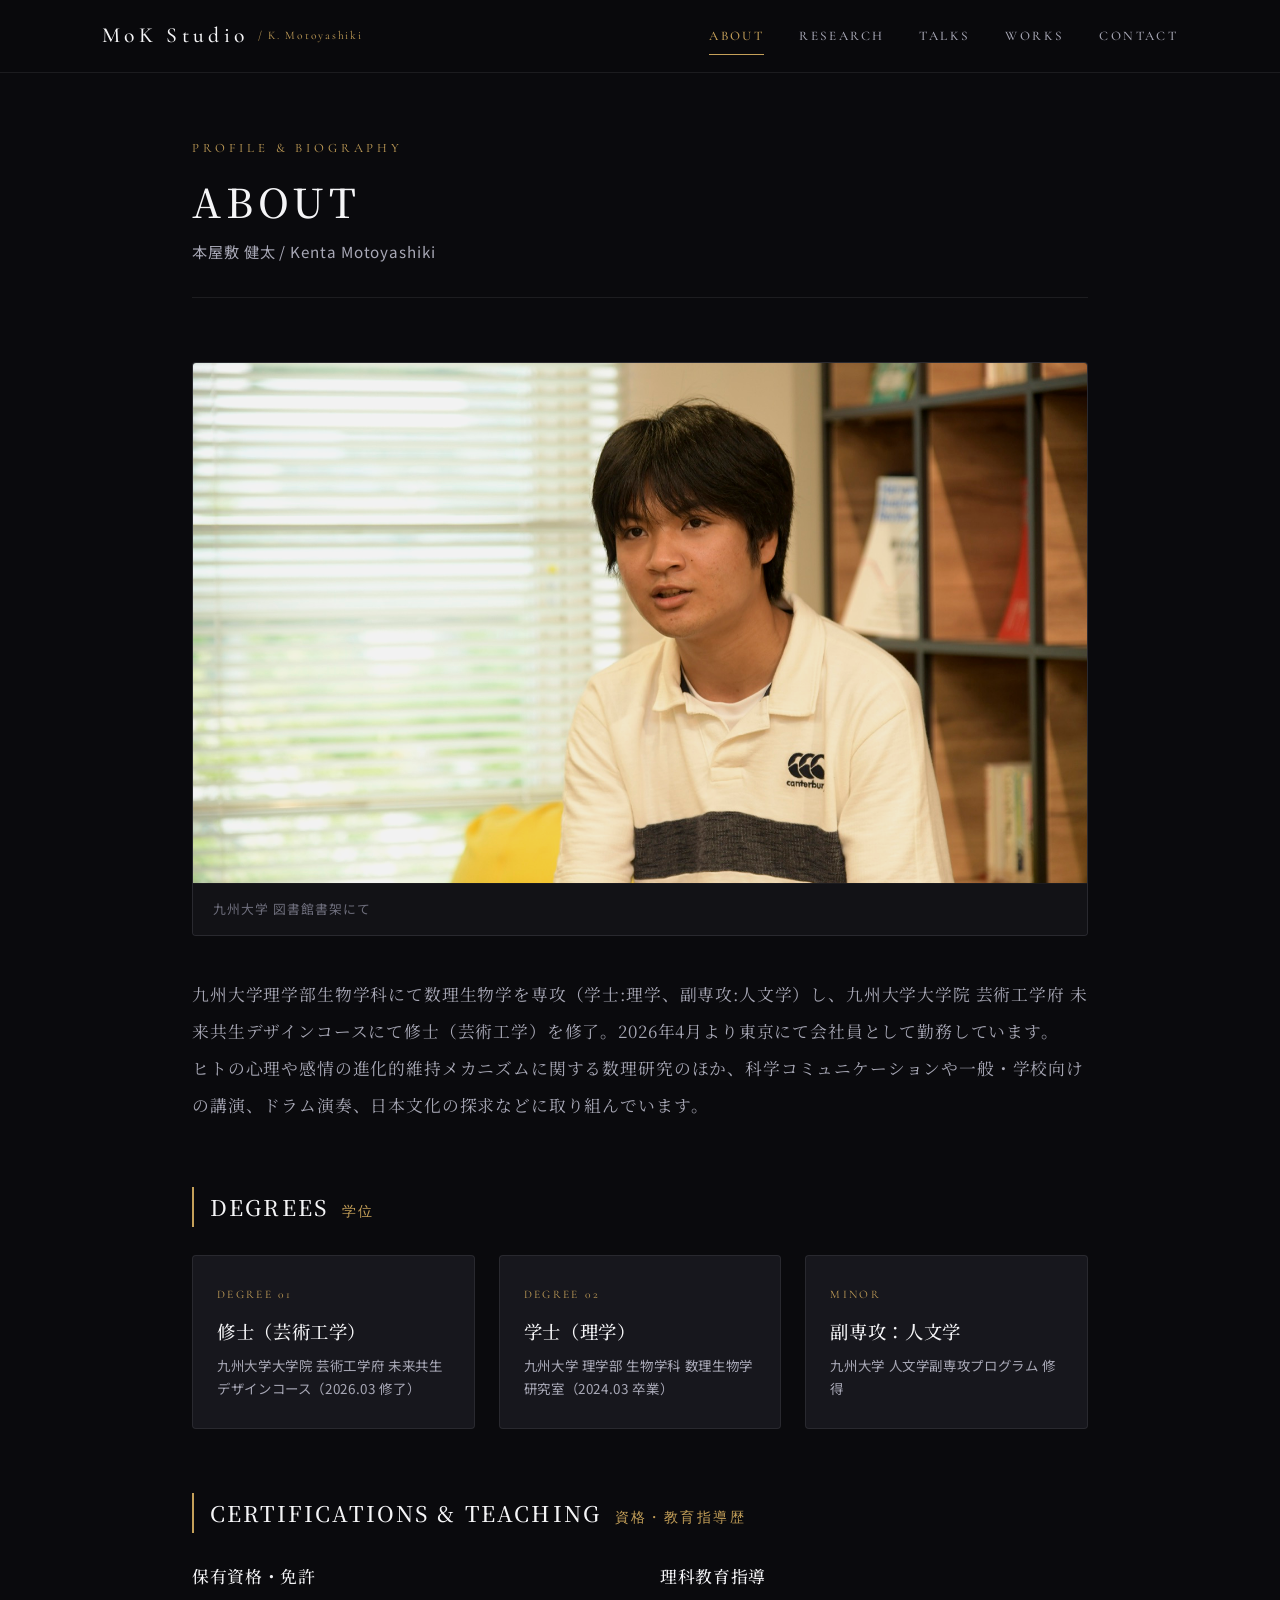
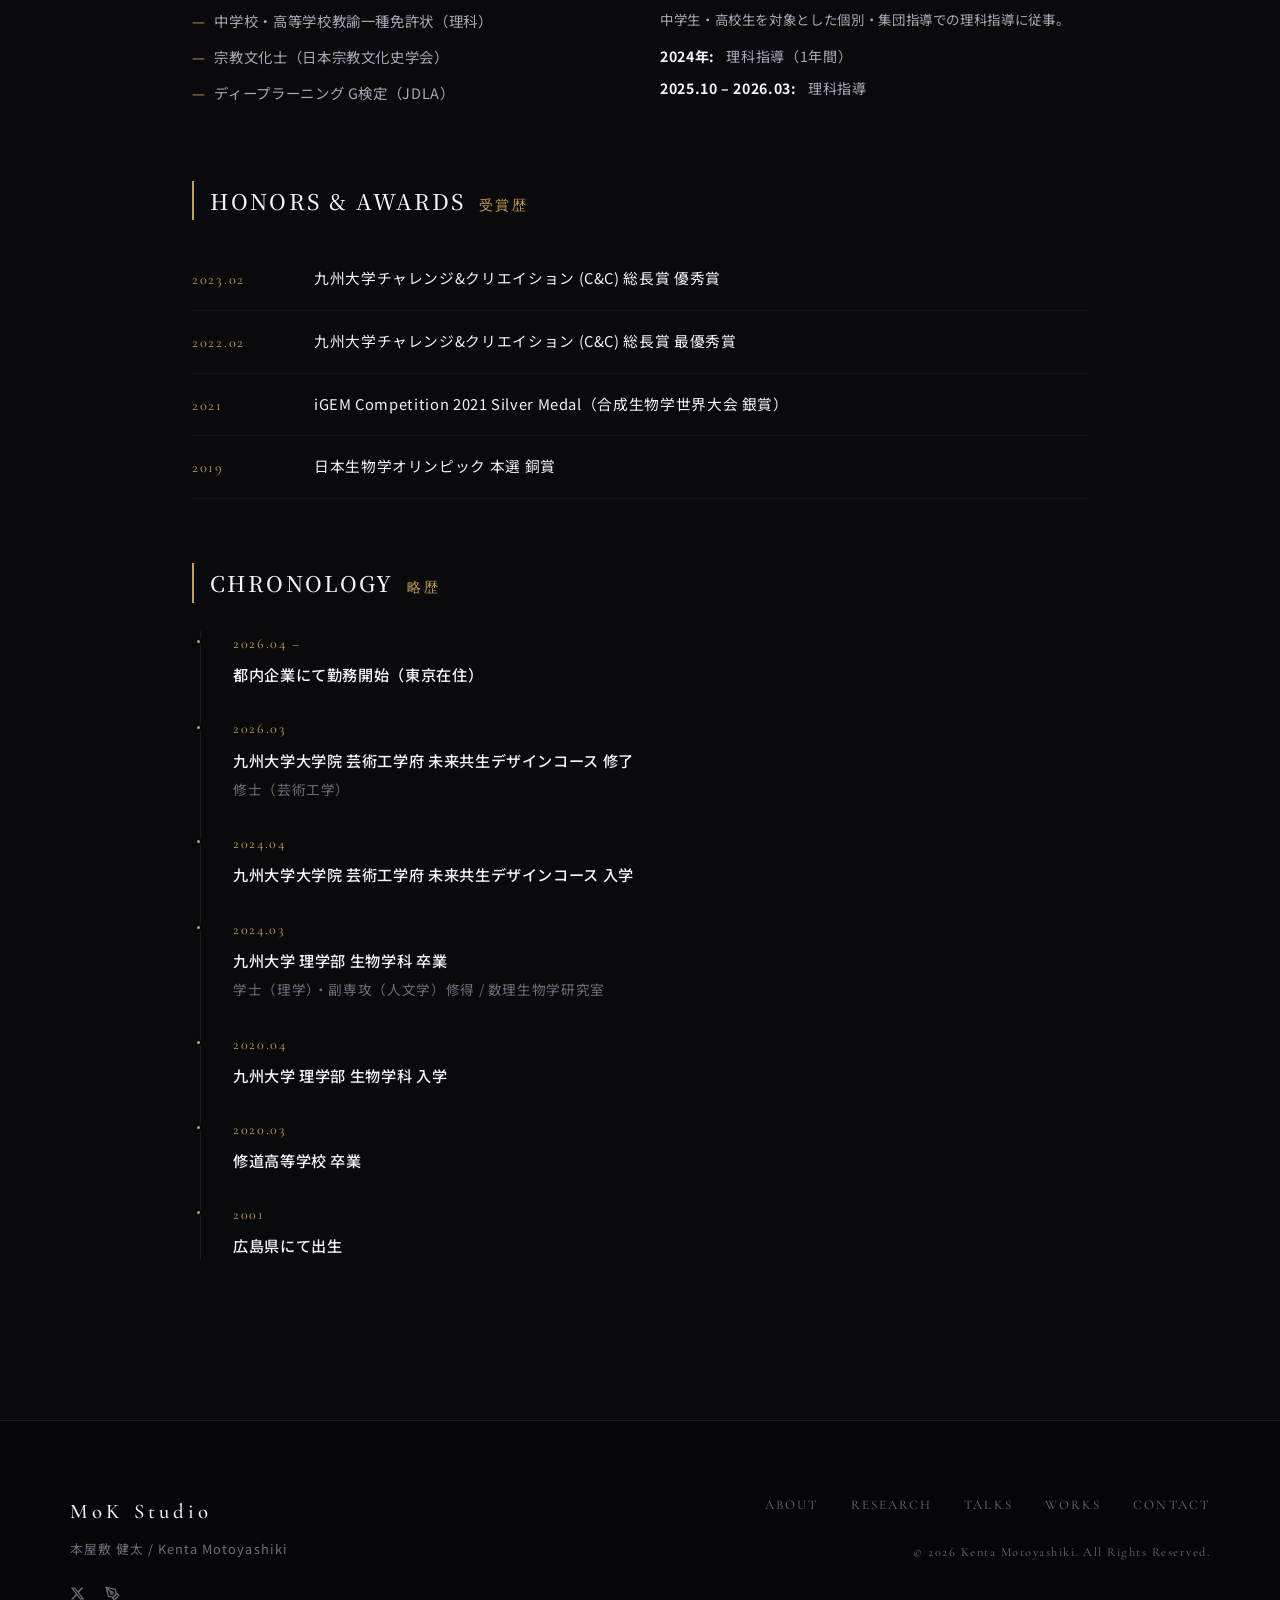
==== about.html @ 21a65415 "Transform site into dark aesthetic multi-page architecture with embedded video works" ====
<!DOCTYPE html>
<html lang="ja">

<head>
    <meta charset="UTF-8">
    <meta name="viewport" content="width=device-width, initial-scale=1.0">
    <title>ABOUT | MoK Studio - 本屋敷 健太</title>
    <meta name="description" content="本屋敷 健太（もとやん）の略歴・学位・資格・教育指導歴。修士（芸術工学）、学士（理学）、副専攻（人文学）、宗教文化士。">
    <link rel="preconnect" href="https://fonts.googleapis.com">
    <link rel="preconnect" href="https://fonts.gstatic.com" crossorigin>
    <link href="https://fonts.googleapis.com/css2?family=Cormorant+Garamond:ital,wght@0,300;0,400;0,500;0,600;0,700;1,400&family=EB+Garamond:ital,wght@0,400;0,500;0,600;1,400&family=Noto+Serif+JP:wght@300;400;500;600&family=Noto+Sans+JP:wght@300;400;500&display=swap" rel="stylesheet">
    <link rel="stylesheet" href="style.css">
</head>

<body>

    <!-- Site Header -->
    <header class="site-header">
        <div class="header-inner">
            <a href="index.html" class="site-logo">MoK Studio <span>/ K. Motoyashiki</span></a>
            <nav class="site-nav">
                <a href="about.html" class="nav-link active">ABOUT</a>
                <a href="research.html" class="nav-link">RESEARCH</a>
                <a href="talks.html" class="nav-link">TALKS</a>
                <a href="works.html" class="nav-link">WORKS</a>
                <a href="contact.html" class="nav-link">CONTACT</a>
            </nav>
        </div>
    </header>

    <main class="main-container">

        <!-- Page Header -->
        <header class="page-header">
            <span class="page-kicker">Profile &amp; Biography</span>
            <h1 class="page-title">ABOUT</h1>
            <p class="page-title-sub">本屋敷 健太 / Kenta Motoyashiki</p>
        </header>

        <!-- Portrait & Introduction -->
        <section class="article-block">
            <div class="editorial-photo-box">
                <img src="images/portrait-library.jpg" alt="九州大学 図書館書架にて" class="editorial-img">
                <div class="editorial-caption">九州大学 図書館書架にて</div>
            </div>

            <div class="section-lead-narrative">
                九州大学理学部生物学科にて数理生物学を専攻（学士:理学、副専攻:人文学）し、九州大学大学院 芸術工学府 未来共生デザインコースにて修士（芸術工学）を修了。2026年4月より東京にて会社員として勤務しています。<br>
                ヒトの心理や感情の進化的維持メカニズムに関する数理研究のほか、科学コミュニケーションや一般・学校向けの講演、ドラム演奏、日本文化の探求などに取り組んでいます。
            </div>
        </section>

        <!-- Degrees -->
        <section class="article-block">
            <h2 class="block-heading">DEGREES <span>学位</span></h2>
            <div class="meta-grid">
                <div class="meta-card">
                    <span class="meta-kicker">DEGREE 01</span>
                    <h3 class="meta-title">修士（芸術工学）</h3>
                    <p class="meta-desc">九州大学大学院 芸術工学府 未来共生デザインコース（2026.03 修了）</p>
                </div>
                <div class="meta-card">
                    <span class="meta-kicker">DEGREE 02</span>
                    <h3 class="meta-title">学士（理学）</h3>
                    <p class="meta-desc">九州大学 理学部 生物学科 数理生物学研究室（2024.03 卒業）</p>
                </div>
                <div class="meta-card">
                    <span class="meta-kicker">MINOR</span>
                    <h3 class="meta-title">副専攻：人文学</h3>
                    <p class="meta-desc">九州大学 人文学副専攻プログラム 修得</p>
                </div>
            </div>
        </section>

        <!-- Certifications & Teaching -->
        <section class="article-block">
            <h2 class="block-heading">CERTIFICATIONS &amp; TEACHING <span>資格・教育指導歴</span></h2>
            <div class="two-column-layout">
                <div>
                    <h3 class="sub-heading">保有資格・免許</h3>
                    <ul class="clean-bullet-list">
                        <li>中学校・高等学校教諭一種免許状（理科）</li>
                        <li>宗教文化士（日本宗教文化史学会）</li>
                        <li>ディープラーニング G検定（JDLA）</li>
                    </ul>
                </div>
                <div>
                    <h3 class="sub-heading">理科教育指導</h3>
                    <p class="meta-desc">中学生・高校生を対象とした個別・集団指導での理科指導に従事。</p>
                    <ul class="timeline-inline">
                        <li><strong>2024年:</strong> 理科指導（1年間）</li>
                        <li><strong>2025.10 – 2026.03:</strong> 理科指導</li>
                    </ul>
                </div>
            </div>
        </section>

        <!-- Awards -->
        <section class="article-block">
            <h2 class="block-heading">HONORS &amp; AWARDS <span>受賞歴</span></h2>
            <ul class="awards-list">
                <li>
                    <span class="award-date">2023.02</span>
                    <span class="award-name">九州大学チャレンジ&amp;クリエイション (C&amp;C) 総長賞 優秀賞</span>
                </li>
                <li>
                    <span class="award-date">2022.02</span>
                    <span class="award-name">九州大学チャレンジ&amp;クリエイション (C&amp;C) 総長賞 最優秀賞</span>
                </li>
                <li>
                    <span class="award-date">2021</span>
                    <span class="award-name">iGEM Competition 2021 Silver Medal（合成生物学世界大会 銀賞）</span>
                </li>
                <li>
                    <span class="award-date">2019</span>
                    <span class="award-name">日本生物学オリンピック 本選 銅賞</span>
                </li>
            </ul>
        </section>

        <!-- Chronology -->
        <section class="article-block">
            <h2 class="block-heading">CHRONOLOGY <span>略歴</span></h2>
            <ol class="chronology-list">
                <li>
                    <span class="chrono-year">2026.04 –</span>
                    <div class="chrono-body">
                        <strong>都内企業にて勤務開始（東京在住）</strong>
                    </div>
                </li>
                <li>
                    <span class="chrono-year">2026.03</span>
                    <div class="chrono-body">
                        <strong>九州大学大学院 芸術工学府 未来共生デザインコース 修了</strong>
                        <span>修士（芸術工学）</span>
                    </div>
                </li>
                <li>
                    <span class="chrono-year">2024.04</span>
                    <div class="chrono-body">
                        <strong>九州大学大学院 芸術工学府 未来共生デザインコース 入学</strong>
                    </div>
                </li>
                <li>
                    <span class="chrono-year">2024.03</span>
                    <div class="chrono-body">
                        <strong>九州大学 理学部 生物学科 卒業</strong>
                        <span>学士（理学）・副専攻（人文学）修得 / 数理生物学研究室</span>
                    </div>
                </li>
                <li>
                    <span class="chrono-year">2020.04</span>
                    <div class="chrono-body">
                        <strong>九州大学 理学部 生物学科 入学</strong>
                    </div>
                </li>
                <li>
                    <span class="chrono-year">2020.03</span>
                    <div class="chrono-body">
                        <strong>修道高等学校 卒業</strong>
                    </div>
                </li>
                <li>
                    <span class="chrono-year">2001</span>
                    <div class="chrono-body">
                        <strong>広島県にて出生</strong>
                    </div>
                </li>
            </ol>
        </section>

    </main>

    <!-- Site Footer -->
    <footer class="site-footer">
        <div class="footer-inner">
            <div class="footer-left">
                <span class="footer-logo">MoK Studio</span>
                <p class="footer-sub">本屋敷 健太 / Kenta Motoyashiki</p>
                <div class="footer-social-icons">
                    <a href="https://x.com/motoyankk" target="_blank" rel="noopener noreferrer" aria-label="X">
                        <svg width="15" height="15" viewBox="0 0 24 24" fill="currentColor"><path d="M18.244 2.25h3.308l-7.227 8.26 8.502 11.24H16.17l-5.214-6.817L4.99 21.75H1.68l7.73-8.835L1.254 2.25H8.08l4.713 6.231zm-1.161 17.52h1.833L7.084 4.126H5.117z"/></svg>
                    </a>
                    <a href="https://note.com/shiganaibio" target="_blank" rel="noopener noreferrer" aria-label="Note">
                        <svg width="15" height="15" viewBox="0 0 24 24" fill="none" stroke="currentColor" stroke-width="2" stroke-linecap="round" stroke-linejoin="round"><path d="M12 19l7-7 3 3-7 7-3-3z"></path><path d="M18 13l-1.5-7.5L2 2l3.5 14.5L13 18l5-5z"></path><path d="M2 2l7.586 7.586"></path><circle cx="11" cy="11" r="2"></circle></svg>
                    </a>
                </div>
            </div>
            <div class="footer-right">
                <nav class="footer-nav">
                    <a href="about.html">ABOUT</a>
                    <a href="research.html">RESEARCH</a>
                    <a href="talks.html">TALKS</a>
                    <a href="works.html">WORKS</a>
                    <a href="contact.html">CONTACT</a>
                </nav>
                <p class="copyright">&copy; 2026 Kenta Motoyashiki. All Rights Reserved.</p>
            </div>
        </div>
    </footer>

    <script src="script.js"></script>
</body>

</html>
---- style.css ----
/* ==========================================================================
   MoK Studio — Kenta Motoyashiki Official Portfolio
   Aesthetic: Dark, Cinematic, Sacred Japanese & Editorial Dignity
   Inspirations: Mensho × Izumo Taisha
   ========================================================================== */

:root {
  --bg-primary: #0a0a0d;
  --bg-secondary: #121216;
  --bg-card: #17171d;
  --bg-card-hover: #1e1e26;
  --bg-glass: rgba(10, 10, 13, 0.85);

  --border-color: rgba(255, 255, 255, 0.08);
  --border-light: rgba(255, 255, 255, 0.04);
  --border-gold: rgba(197, 160, 89, 0.3);
  --border-gold-hover: rgba(197, 160, 89, 0.65);

  --text-main: #f5f5f7;
  --text-secondary: #a8a8b6;
  --text-muted: #6e6e7c;
  --accent-gold: #c5a059;
  --accent-gold-light: #dfba72;

  --font-serif-ja: "Noto Serif JP", "Yu Mincho", "Hiragino Mincho ProN", serif;
  --font-serif-en: "Cormorant Garamond", "EB Garamond", Georgia, serif;
  --font-sans: "Noto Sans JP", -apple-system, BlinkMacSystemFont, "Segoe UI", Roboto, sans-serif;

  --container-max: 960px;
  --container-wide: 1140px;
  --ease: cubic-bezier(0.25, 1, 0.5, 1);
}

/* ==========================================================================
   Reset & Base
   ========================================================================== */
*, *::before, *::after {
  box-sizing: border-box;
  margin: 0;
  padding: 0;
}

html {
  font-size: 16px;
  scroll-behavior: smooth;
  background-color: var(--bg-primary);
  color: var(--text-main);
  -webkit-text-size-adjust: 100%;
}

body {
  font-family: var(--font-sans);
  background-color: var(--bg-primary);
  color: var(--text-main);
  line-height: 1.85;
  letter-spacing: 0.04em;
  -webkit-font-smoothing: antialiased;
  -moz-osx-font-smoothing: grayscale;
  overflow-x: hidden;
  min-height: 100vh;
  display: flex;
  flex-direction: column;
}

a {
  color: inherit;
  text-decoration: none;
  transition: all 0.25s var(--ease);
}

img, video {
  max-width: 100%;
  height: auto;
  display: block;
}

ul, ol {
  list-style: none;
}

/* ==========================================================================
   Site Header & Navigation
   ========================================================================== */
.site-header {
  position: sticky;
  top: 0;
  left: 0;
  width: 100%;
  z-index: 1000;
  background-color: var(--bg-glass);
  backdrop-filter: blur(16px);
  -webkit-backdrop-filter: blur(16px);
  border-bottom: 1px solid var(--border-color);
  transition: background-color 0.3s var(--ease);
}

.header-inner {
  max-width: var(--container-wide);
  margin: 0 auto;
  padding: 0 2rem;
  height: 72px;
  display: flex;
  justify-content: space-between;
  align-items: center;
}

.site-logo {
  font-family: var(--font-serif-en);
  font-size: 1.35rem;
  font-weight: 500;
  letter-spacing: 0.2em;
  color: var(--text-main);
  display: flex;
  align-items: center;
  gap: 0.6rem;
}

.site-logo span {
  font-size: 0.72rem;
  color: var(--accent-gold);
  letter-spacing: 0.15em;
  font-weight: 400;
}

.site-logo:hover {
  color: var(--accent-gold-light);
}

.site-nav {
  display: flex;
  align-items: center;
  gap: 2.2rem;
}

.nav-link {
  font-family: var(--font-serif-en);
  font-size: 0.82rem;
  font-weight: 500;
  letter-spacing: 0.18em;
  color: var(--text-secondary);
  position: relative;
  padding: 0.4rem 0;
  transition: color 0.25s var(--ease);
}

.nav-link:hover {
  color: var(--text-main);
}

.nav-link.active {
  color: var(--accent-gold);
}

.nav-link.active::after {
  content: '';
  position: absolute;
  bottom: 0;
  left: 0;
  width: 100%;
  height: 1px;
  background-color: var(--accent-gold);
}

/* ==========================================================================
   Container & Layout
   ========================================================================== */
.main-container {
  flex-grow: 1;
  max-width: var(--container-max);
  margin: 0 auto;
  padding: 4rem 2rem 6rem;
  width: 100%;
}

.main-container.wide {
  max-width: var(--container-wide);
}

/* ==========================================================================
   Hero Section (index.html)
   ========================================================================== */
.hero-wrapper {
  position: relative;
  width: 100%;
  min-height: 82vh;
  display: flex;
  align-items: center;
  justify-content: center;
  overflow: hidden;
  border-bottom: 1px solid var(--border-color);
}

.hero-video-bg {
  position: absolute;
  top: 50%;
  left: 50%;
  min-width: 100%;
  min-height: 100%;
  width: auto;
  height: auto;
  transform: translate(-50%, -50%);
  object-fit: cover;
  z-index: 1;
  opacity: 0.42;
  filter: brightness(0.7) contrast(1.15);
}

.hero-overlay {
  position: absolute;
  inset: 0;
  z-index: 2;
  background: radial-gradient(circle at center, rgba(10, 10, 13, 0.4) 0%, rgba(10, 10, 13, 0.88) 85%);
}

.hero-content {
  position: relative;
  z-index: 3;
  max-width: 820px;
  margin: 0 auto;
  padding: 4rem 2rem;
  text-align: center;
}

.hero-kicker {
  font-family: var(--font-serif-en);
  font-size: 0.85rem;
  letter-spacing: 0.35em;
  color: var(--accent-gold);
  text-transform: uppercase;
  margin-bottom: 1.25rem;
  display: inline-block;
}

.hero-title {
  font-family: var(--font-serif-ja);
  font-size: clamp(2.4rem, 5vw, 3.8rem);
  font-weight: 500;
  letter-spacing: 0.15em;
  color: var(--text-main);
  line-height: 1.35;
  margin-bottom: 0.75rem;
}

.hero-title-en {
  font-family: var(--font-serif-en);
  font-size: clamp(1.1rem, 2vw, 1.45rem);
  font-weight: 400;
  letter-spacing: 0.28em;
  color: var(--text-secondary);
  margin-bottom: 2rem;
}

.hero-lead {
  font-family: var(--font-serif-ja);
  font-size: 1.05rem;
  line-height: 2.2;
  color: var(--text-secondary);
  max-width: 640px;
  margin: 0 auto 2.5rem;
  letter-spacing: 0.06em;
}

.hero-nav-pills {
  display: flex;
  flex-wrap: wrap;
  justify-content: center;
  gap: 1rem;
}

.hero-pill {
  font-family: var(--font-serif-en);
  font-size: 0.8rem;
  letter-spacing: 0.18em;
  color: var(--text-main);
  padding: 0.75rem 1.6rem;
  background-color: rgba(255, 255, 255, 0.05);
  border: 1px solid var(--border-color);
  border-radius: 2px;
  backdrop-filter: blur(8px);
  transition: all 0.3s var(--ease);
}

.hero-pill:hover {
  background-color: var(--accent-gold);
  border-color: var(--accent-gold);
  color: #0a0a0d;
  transform: translateY(-2px);
}

/* ==========================================================================
   Page Headers (Subpages)
   ========================================================================== */
.page-header {
  margin-bottom: 4rem;
  border-bottom: 1px solid var(--border-color);
  padding-bottom: 2rem;
}

.page-kicker {
  font-family: var(--font-serif-en);
  font-size: 0.8rem;
  letter-spacing: 0.3em;
  color: var(--accent-gold);
  text-transform: uppercase;
  display: block;
  margin-bottom: 0.75rem;
}

.page-title {
  font-family: var(--font-serif-ja);
  font-size: clamp(1.8rem, 3.5vw, 2.5rem);
  font-weight: 500;
  letter-spacing: 0.12em;
  color: var(--text-main);
  line-height: 1.4;
  margin-bottom: 0.5rem;
}

.page-title-sub {
  font-size: 0.95rem;
  color: var(--text-secondary);
  letter-spacing: 0.06em;
}

/* ==========================================================================
   Article Blocks & Headings
   ========================================================================== */
.article-block {
  margin-bottom: 4rem;
}

.block-heading {
  font-family: var(--font-serif-ja);
  font-size: 1.35rem;
  font-weight: 500;
  letter-spacing: 0.1em;
  color: var(--text-main);
  margin-bottom: 1.75rem;
  display: flex;
  align-items: baseline;
  gap: 0.85rem;
  border-left: 2px solid var(--accent-gold);
  padding-left: 1rem;
}

.block-heading span {
  font-family: var(--font-serif-en);
  font-size: 0.85rem;
  letter-spacing: 0.18em;
  color: var(--accent-gold);
  text-transform: uppercase;
}

.section-lead-narrative {
  font-family: var(--font-serif-ja);
  font-size: 1.05rem;
  line-height: 2.2;
  color: var(--text-secondary);
  letter-spacing: 0.05em;
  margin-bottom: 2rem;
}

/* ==========================================================================
   Editorial Photo Placement
   ========================================================================== */

.editorial-photo-pair {
  display: grid;
  grid-template-columns: repeat(auto-fit, minmax(280px, 1fr));
  gap: 1.5rem;
  margin: 2rem 0;
}
.editorial-photo-pair .editorial-photo-box {
  margin: 0;
}
.editorial-photo-pair .editorial-img {
  height: 280px;
  object-fit: cover;
}

.editorial-photo-box {
  width: 100%;
  margin: 2.5rem 0;
  border-radius: 4px;
  overflow: hidden;
  border: 1px solid var(--border-color);
  background-color: var(--bg-card);
}

.editorial-img {
  width: 100%;
  height: auto;
  max-height: 520px;
  object-fit: cover;
  display: block;
  filter: contrast(1.05) brightness(0.95);
  transition: transform 0.6s var(--ease);
}

.editorial-photo-box:hover .editorial-img {
  transform: scale(1.015);
}

.editorial-caption {
  padding: 0.85rem 1.25rem;
  font-size: 0.8rem;
  color: var(--text-muted);
  letter-spacing: 0.08em;
  background-color: var(--bg-secondary);
  border-top: 1px solid var(--border-light);
}

/* ==========================================================================
   Embedded Video Showcase
   ========================================================================== */
.video-showcase-grid {
  display: grid;
  grid-template-columns: 1fr;
  gap: 2.75rem;
  margin: 2.5rem 0;
}

.video-card {
  background-color: var(--bg-card);
  border: 1px solid var(--border-color);
  border-radius: 4px;
  overflow: hidden;
  transition: border-color 0.3s var(--ease), box-shadow 0.3s var(--ease);
}

.video-card:hover {
  border-color: var(--border-gold);
  box-shadow: 0 8px 30px rgba(0, 0, 0, 0.45);
}

.video-player-wrap {
  position: relative;
  width: 100%;
  aspect-ratio: 16 / 9;
  background-color: #000000;
}

.video-player-wrap video {
  width: 100%;
  height: 100%;
  object-fit: contain;
  display: block;
}

.video-info-body {
  padding: 1.5rem 1.75rem;
  background-color: var(--bg-secondary);
}

.video-tag {
  font-family: var(--font-serif-en);
  font-size: 0.72rem;
  letter-spacing: 0.2em;
  color: var(--accent-gold);
  display: block;
  margin-bottom: 0.4rem;
}

.video-title {
  font-family: var(--font-serif-ja);
  font-size: 1.25rem;
  font-weight: 500;
  color: var(--text-main);
  letter-spacing: 0.06em;
  margin-bottom: 0.5rem;
}

.video-desc {
  font-size: 0.88rem;
  line-height: 1.9;
  color: var(--text-secondary);
}

/* ==========================================================================
   Subpage Overview Cards (index.html)
   ========================================================================== */
.overview-grid {
  display: grid;
  grid-template-columns: repeat(2, 1fr);
  gap: 1.75rem;
  margin-top: 3rem;
}

.overview-card {
  background-color: var(--bg-card);
  border: 1px solid var(--border-color);
  border-radius: 4px;
  padding: 2.2rem 2rem;
  display: flex;
  flex-direction: column;
  transition: all 0.3s var(--ease);
  position: relative;
  overflow: hidden;
}

.overview-card::before {
  content: '';
  position: absolute;
  top: 0;
  left: 0;
  width: 3px;
  height: 100%;
  background-color: var(--accent-gold);
  opacity: 0;
  transition: opacity 0.3s var(--ease);
}

.overview-card:hover {
  border-color: var(--border-gold);
  transform: translateY(-3px);
  background-color: var(--bg-card-hover);
}

.overview-card:hover::before {
  opacity: 1;
}

.overview-kicker {
  font-family: var(--font-serif-en);
  font-size: 0.75rem;
  letter-spacing: 0.22em;
  color: var(--accent-gold);
  margin-bottom: 0.5rem;
}

.overview-title {
  font-family: var(--font-serif-ja);
  font-size: 1.3rem;
  font-weight: 500;
  color: var(--text-main);
  letter-spacing: 0.08em;
  margin-bottom: 0.85rem;
}

.overview-desc {
  font-size: 0.9rem;
  line-height: 1.85;
  color: var(--text-secondary);
  flex-grow: 1;
  margin-bottom: 1.5rem;
}

.overview-arrow {
  font-family: var(--font-serif-en);
  font-size: 0.84rem;
  letter-spacing: 0.16em;
  color: var(--accent-gold);
  display: inline-flex;
  align-items: center;
  gap: 0.4rem;
  font-weight: 500;
}

/* ==========================================================================
   Degrees & Meta Cards (About)
   ========================================================================== */
.meta-grid {
  display: grid;
  grid-template-columns: repeat(3, 1fr);
  gap: 1.5rem;
  margin: 1.75rem 0;
}

.meta-card {
  background-color: var(--bg-card);
  border: 1px solid var(--border-color);
  border-radius: 4px;
  padding: 1.75rem 1.5rem;
}

.meta-kicker {
  font-family: var(--font-serif-en);
  font-size: 0.72rem;
  letter-spacing: 0.2em;
  color: var(--accent-gold);
  display: block;
  margin-bottom: 0.5rem;
}

.meta-title {
  font-family: var(--font-serif-ja);
  font-size: 1.15rem;
  font-weight: 500;
  color: var(--text-main);
  margin-bottom: 0.4rem;
}

.meta-desc {
  font-size: 0.84rem;
  line-height: 1.7;
  color: var(--text-secondary);
}

.two-column-layout {
  display: grid;
  grid-template-columns: 1fr 1fr;
  gap: 2.5rem;
}

.sub-heading {
  font-family: var(--font-serif-ja);
  font-size: 1.05rem;
  font-weight: 500;
  color: var(--text-main);
  margin-bottom: 1rem;
}

.clean-bullet-list li {
  position: relative;
  padding-left: 1.4rem;
  margin-bottom: 0.6rem;
  font-size: 0.9rem;
  color: var(--text-secondary);
}

.clean-bullet-list li::before {
  content: '—';
  position: absolute;
  left: 0;
  color: var(--accent-gold);
}

.timeline-inline {
  margin-top: 0.75rem;
}

.timeline-inline li {
  font-size: 0.88rem;
  color: var(--text-secondary);
  margin-bottom: 0.4rem;
}

.timeline-inline li strong {
  color: var(--text-main);
  margin-right: 0.5rem;
}

/* Awards list */
.awards-list li {
  display: flex;
  gap: 2rem;
  padding: 1rem 0;
  border-bottom: 1px solid var(--border-light);
  align-items: baseline;
}

.award-date {
  font-family: var(--font-serif-en);
  font-size: 0.9rem;
  letter-spacing: 0.12em;
  color: var(--accent-gold);
  min-width: 90px;
}

.award-name {
  font-size: 0.92rem;
  color: var(--text-main);
}

/* Chronology */
.chronology-list {
  border-left: 1px solid var(--border-color);
  padding-left: 2rem;
  margin-left: 0.5rem;
}

.chronology-list li {
  position: relative;
  margin-bottom: 1.75rem;
}

.chronology-list li::before {
  content: '';
  position: absolute;
  left: -2.35rem;
  top: 0.45rem;
  width: 7px;
  height: 7px;
  border-radius: 50%;
  background-color: var(--accent-gold);
  border: 2px solid var(--bg-primary);
}

.chrono-year {
  font-family: var(--font-serif-en);
  font-size: 0.88rem;
  letter-spacing: 0.12em;
  color: var(--accent-gold);
  display: block;
  margin-bottom: 0.2rem;
}

.chrono-body strong {
  display: block;
  font-size: 0.95rem;
  font-weight: 500;
  color: var(--text-main);
}

.chrono-body span {
  font-size: 0.85rem;
  color: var(--text-muted);
}

/* ==========================================================================
   Featured Preprint Paper (Research)
   ========================================================================== */
.featured-paper-card {
  background-color: var(--bg-card);
  border: 1px solid var(--border-gold);
  border-radius: 4px;
  padding: 2.5rem;
  margin-bottom: 3.5rem;
}

.paper-header-row {
  display: flex;
  justify-content: space-between;
  align-items: center;
  margin-bottom: 1.25rem;
}

.paper-kicker {
  font-family: var(--font-serif-en);
  font-size: 0.72rem;
  letter-spacing: 0.25em;
  color: #0a0a0d;
  background-color: var(--accent-gold);
  padding: 0.25rem 0.65rem;
  font-weight: 600;
  border-radius: 2px;
}

.paper-venue {
  font-family: var(--font-serif-en);
  font-size: 0.85rem;
  letter-spacing: 0.14em;
  color: var(--text-muted);
}

.paper-title-link {
  font-family: var(--font-serif-en);
  font-size: 1.55rem;
  font-weight: 600;
  line-height: 1.45;
  color: var(--text-main);
  margin-bottom: 1rem;
}

.paper-title-link a:hover {
  color: var(--accent-gold-light);
}

.paper-author-names {
  font-size: 0.92rem;
  color: var(--text-secondary);
  margin-bottom: 1.5rem;
}

.paper-abstract-box {
  background-color: rgba(255, 255, 255, 0.02);
  border-left: 2px solid var(--accent-gold);
  padding: 1.25rem 1.5rem;
  margin-bottom: 1.75rem;
}

.abstract-title {
  font-family: var(--font-serif-ja);
  font-size: 0.85rem;
  font-weight: 500;
  letter-spacing: 0.08em;
  color: var(--accent-gold);
  margin-bottom: 0.5rem;
}

.paper-abstract-box p {
  font-size: 0.92rem;
  line-height: 2.0;
  color: var(--text-secondary);
}

.btn-paper-link {
  display: inline-flex;
  align-items: center;
  gap: 0.5rem;
  padding: 0.75rem 1.5rem;
  border: 1px solid var(--border-gold);
  border-radius: 2px;
  font-size: 0.85rem;
  color: var(--accent-gold);
  transition: all 0.25s var(--ease);
}

.btn-paper-link:hover {
  background-color: var(--accent-gold);
  color: #0a0a0d;
}

/* Presentations List */
.presentation-year-group {
  margin-bottom: 2.5rem;
}

.year-header {
  font-family: var(--font-serif-en);
  font-size: 1.4rem;
  font-weight: 500;
  letter-spacing: 0.14em;
  color: var(--accent-gold);
  border-bottom: 1px solid var(--border-color);
  padding-bottom: 0.35rem;
  margin-bottom: 1.25rem;
}

.presentation-listing li {
  display: flex;
  gap: 1.5rem;
  margin-bottom: 1.35rem;
  align-items: flex-start;
}

.pres-type {
  font-family: var(--font-serif-ja);
  font-size: 0.72rem;
  letter-spacing: 0.08em;
  color: var(--accent-gold);
  border: 1px solid var(--border-gold);
  padding: 0.2rem 0.5rem;
  border-radius: 2px;
  white-space: nowrap;
  margin-top: 0.2rem;
}

.pres-detail strong {
  display: block;
  font-size: 0.94rem;
  font-weight: 500;
  color: var(--text-main);
  line-height: 1.6;
}

.pres-detail span {
  font-size: 0.84rem;
  color: var(--text-muted);
}

/* ==========================================================================
   Talks & Lectures Section
   ========================================================================== */
.talk-year-section {
  margin-bottom: 3.5rem;
}

.talk-year-badge {
  font-family: var(--font-serif-en);
  font-size: 1.5rem;
  font-weight: 500;
  letter-spacing: 0.14em;
  color: var(--accent-gold);
  border-bottom: 1px solid var(--border-color);
  padding-bottom: 0.35rem;
  margin-bottom: 1.5rem;
  display: inline-block;
}

.talk-cards-grid {
  display: grid;
  grid-template-columns: repeat(auto-fit, minmax(360px, 1fr));
  gap: 1.5rem;
}

.talk-item-card {
  background-color: var(--bg-card);
  border: 1px solid var(--border-color);
  border-radius: 4px;
  padding: 1.75rem;
  transition: all 0.25s var(--ease);
}

.talk-item-card:hover {
  border-color: var(--border-gold);
  transform: translateY(-2px);
}

.talk-highlight {
  grid-column: 1 / -1;
  background-color: var(--bg-card-hover);
  border-color: var(--border-gold);
}

.talk-category {
  font-family: var(--font-serif-ja);
  font-size: 0.74rem;
  letter-spacing: 0.08em;
  color: var(--accent-gold);
  border: 1px solid var(--border-gold);
  padding: 0.2rem 0.6rem;
  border-radius: 2px;
  display: inline-block;
  margin-bottom: 0.75rem;
}

.talk-title {
  font-family: var(--font-serif-ja);
  font-size: 1.15rem;
  font-weight: 500;
  letter-spacing: 0.05em;
  color: var(--text-main);
  line-height: 1.5;
  margin-bottom: 0.4rem;
}

.talk-host {
  font-size: 0.84rem;
  letter-spacing: 0.06em;
  color: var(--text-muted);
  margin-bottom: 0.75rem;
}

.talk-desc {
  font-size: 0.88rem;
  line-height: 1.95;
  color: var(--text-secondary);
}

.talk-media-thumb {
  margin-top: 1.25rem;
  border-radius: 4px;
  overflow: hidden;
  border: 1px solid var(--border-color);
  background-color: #ffffff;
  padding: 1.25rem 1.75rem;
  max-width: 440px;
  display: flex;
  align-items: center;
  justify-content: center;
}

.talk-thumb-img {
  width: 100%;
  max-width: 440px;
  height: auto;
  display: block;
}

/* ==========================================================================
   Works & Activities
   ========================================================================== */
.band-links-row {
  display: flex;
  flex-wrap: wrap;
  gap: 1.5rem;
  margin-top: 1.25rem;
}

.link-arrow {
  font-family: var(--font-serif-en);
  font-size: 0.86rem;
  letter-spacing: 0.14em;
  color: var(--accent-gold);
  display: inline-flex;
  align-items: center;
  gap: 0.35rem;
  padding: 0.5rem 1rem;
  border: 1px solid var(--border-gold);
  border-radius: 2px;
  transition: all 0.25s var(--ease);
}

.link-arrow:hover {
  background-color: var(--accent-gold);
  color: #0a0a0d;
}

.media-record-table {
  display: flex;
  flex-direction: column;
  gap: 1rem;
  margin-top: 1.5rem;
}

.media-record-item {
  display: flex;
  gap: 1.75rem;
  padding: 1.25rem 1.5rem;
  background-color: var(--bg-card);
  border: 1px solid var(--border-color);
  border-radius: 4px;
  align-items: baseline;
}

.media-record-category {
  font-family: var(--font-serif-ja);
  font-size: 0.75rem;
  letter-spacing: 0.1em;
  color: var(--accent-gold);
  border: 1px solid var(--border-gold);
  padding: 0.2rem 0.55rem;
  border-radius: 2px;
  white-space: nowrap;
}

.media-work-title {
  font-family: var(--font-serif-ja);
  font-size: 1.05rem;
  font-weight: 500;
  color: var(--text-main);
  display: block;
  margin-bottom: 0.2rem;
}

.media-work-credits {
  font-size: 0.85rem;
  color: var(--text-secondary);
}

/* ==========================================================================
   Contact Section & Cards
   ========================================================================== */
.contact-lead {
  font-size: 1.02rem;
  color: var(--text-secondary);
  line-height: 2.2;
  margin-bottom: 2.75rem;
  max-width: 620px;
}

.contact-cards-grid {
  display: flex;
  flex-direction: column;
  gap: 1.25rem;
  max-width: 540px;
}

.contact-card-item {
  display: flex;
  justify-content: space-between;
  align-items: center;
  padding: 1.35rem 1.75rem;
  background-color: var(--bg-card);
  border: 1px solid var(--border-color);
  border-radius: 4px;
  transition: all 0.25s var(--ease);
}

.contact-card-item:hover {
  border-color: var(--accent-gold);
  background-color: var(--bg-card-hover);
  transform: translateY(-2px);
}

.contact-channel {
  font-family: var(--font-serif-en);
  font-size: 1.05rem;
  letter-spacing: 0.16em;
  color: var(--text-main);
}

.contact-handle {
  font-size: 0.85rem;
  color: var(--accent-gold);
}

/* ==========================================================================
   Footer
   ========================================================================== */
.site-footer {
  background-color: #060608;
  border-top: 1px solid var(--border-color);
  color: var(--text-secondary);
  padding: 4.5rem 2rem 3.5rem;
  margin-top: auto;
}

.footer-inner {
  max-width: var(--container-wide);
  margin: 0 auto;
  display: flex;
  justify-content: space-between;
  align-items: flex-start;
}

.footer-logo {
  font-family: var(--font-serif-en);
  font-size: 1.3rem;
  font-weight: 500;
  letter-spacing: 0.2em;
  color: var(--text-main);
  display: block;
  margin-bottom: 0.35rem;
}

.footer-sub {
  font-size: 0.8rem;
  color: var(--text-muted);
  letter-spacing: 0.08em;
  margin-bottom: 1.25rem;
}

.footer-social-icons {
  display: flex;
  gap: 1.25rem;
}

.footer-social-icons a {
  color: var(--text-muted);
  transition: color 0.25s var(--ease);
}

.footer-social-icons a:hover {
  color: var(--accent-gold);
}

.footer-right {
  display: flex;
  flex-direction: column;
  align-items: flex-end;
  gap: 1.5rem;
}

.footer-nav {
  display: flex;
  gap: 2rem;
}

.footer-nav a {
  font-family: var(--font-serif-en);
  font-size: 0.82rem;
  letter-spacing: 0.16em;
  color: var(--text-muted);
}

.footer-nav a:hover {
  color: var(--text-main);
}

.copyright {
  font-family: var(--font-serif-en);
  font-size: 0.78rem;
  letter-spacing: 0.12em;
  color: var(--text-muted);
}

/* ==========================================================================
   Responsive
   ========================================================================== */
@media (max-width: 860px) {
  .header-inner {
    padding: 0 1.25rem;
  }

  .site-nav {
    gap: 1.25rem;
  }

  .nav-link {
    font-size: 0.76rem;
    letter-spacing: 0.12em;
  }

  .main-container {
    padding: 3rem 1.25rem 5rem;
  }

  .overview-grid {
    grid-template-columns: 1fr;
    gap: 1.25rem;
  }

  .meta-grid {
    grid-template-columns: 1fr;
    gap: 1rem;
  }

  .two-column-layout {
    grid-template-columns: 1fr;
    gap: 2rem;
  }

  .talk-cards-grid {
    grid-template-columns: 1fr;
  }

  .media-record-item {
    flex-direction: column;
    gap: 0.5rem;
  }

  .footer-inner {
    flex-direction: column;
    gap: 2.5rem;
  }

  .footer-right {
    align-items: flex-start;
  }

  .footer-nav {
    flex-wrap: wrap;
    gap: 1.25rem;
  }
}
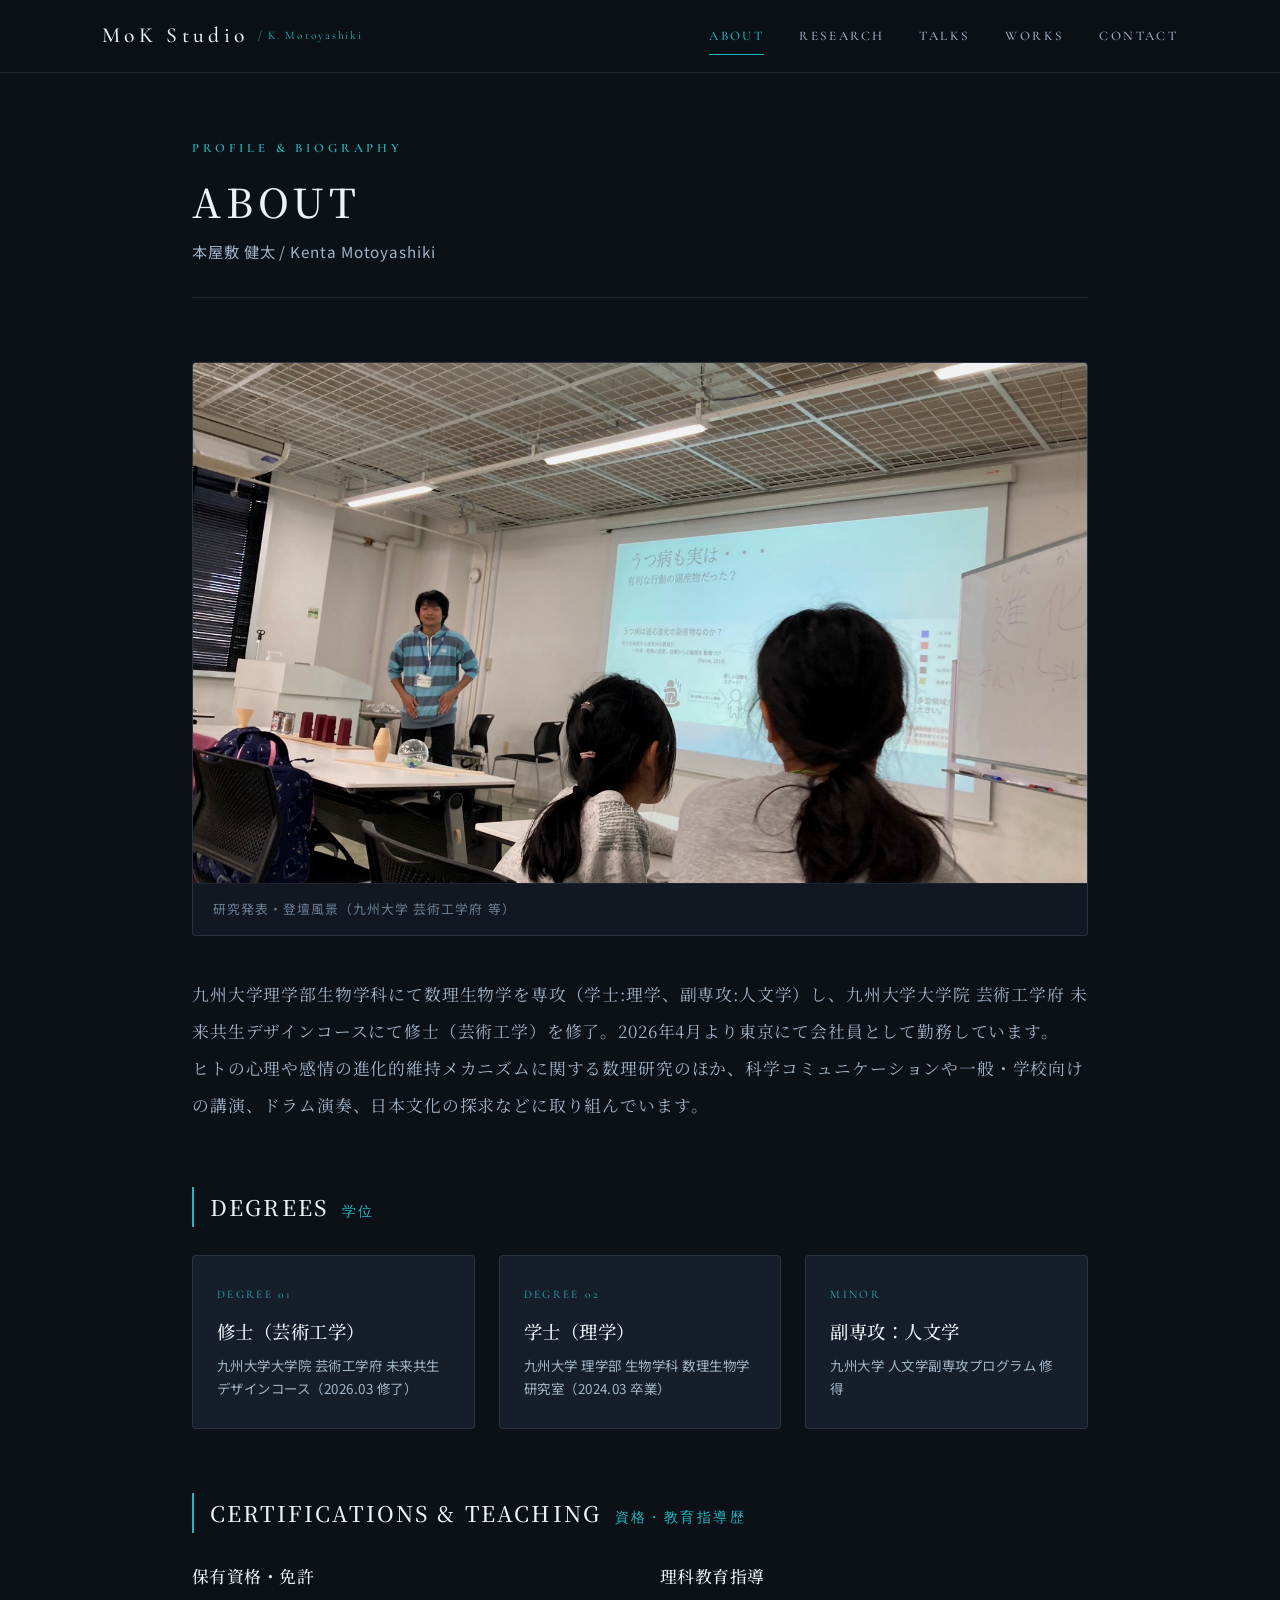
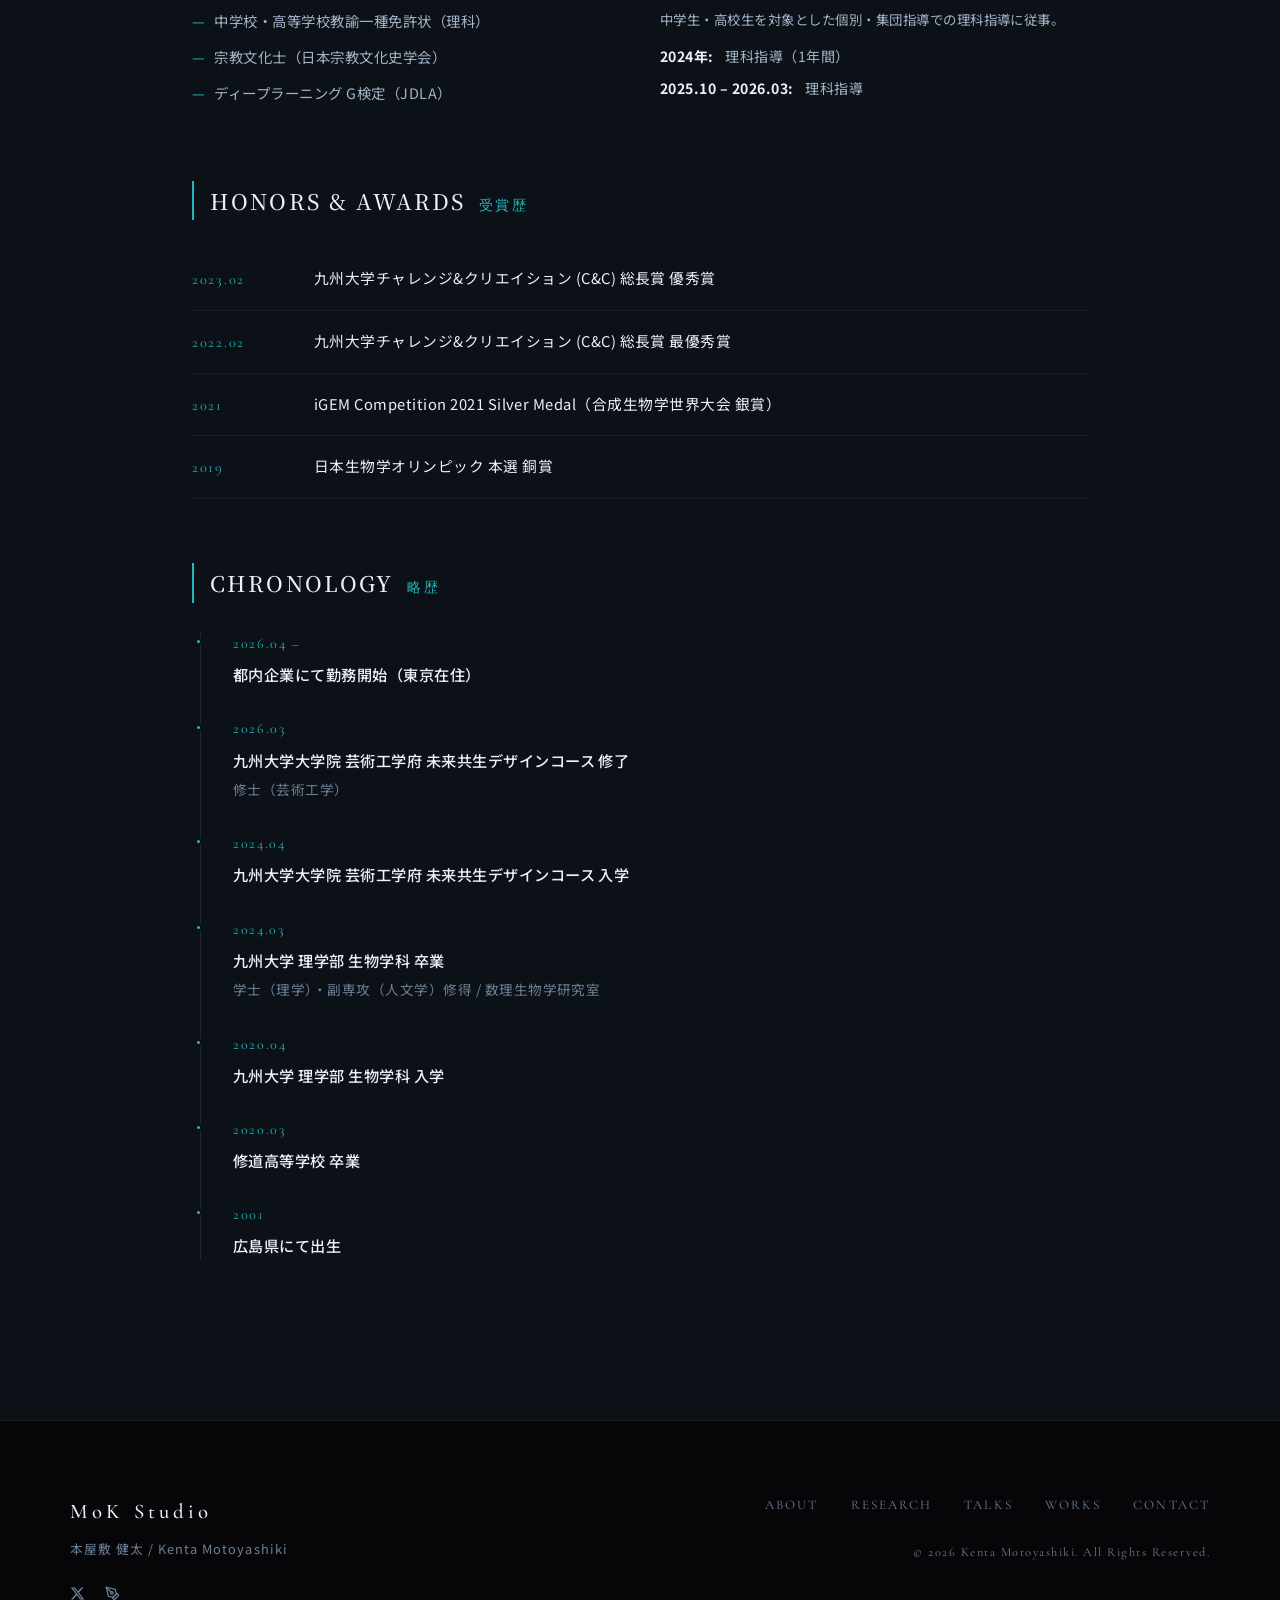
==== commit 81517204: "Refine aesthetic to deep teal accent and indigo-slate background, replace about portrait with lectur" ====
--- a/about.html
+++ b/about.html
@@ -8,7 +8,7 @@
     <meta name="description" content="本屋敷 健太（もとやん）の略歴・学位・資格・教育指導歴。修士（芸術工学）、学士（理学）、副専攻（人文学）、宗教文化士。">
     <link rel="preconnect" href="https://fonts.googleapis.com">
     <link rel="preconnect" href="https://fonts.gstatic.com" crossorigin>
-    <link href="https://fonts.googleapis.com/css2?family=Cormorant+Garamond:ital,wght@0,300;0,400;0,500;0,600;0,700;1,400&family=EB+Garamond:ital,wght@0,400;0,500;0,600;1,400&family=Noto+Serif+JP:wght@300;400;500;600&family=Noto+Sans+JP:wght@300;400;500&display=swap" rel="stylesheet">
+    <link href="https://fonts.googleapis.com/css2?family=Cormorant+Garamond:ital,wght@0,300;0,400;0,500;0,600;0,700;1,400&family=EB+Garamond:ital,wght@0,400;0,500;0,600;1,400&family=Noto+Serif+JP:wght@400;500;600;700&family=Noto+Sans+JP:wght@400;500;600&display=swap" rel="stylesheet">
     <link rel="stylesheet" href="style.css">
 </head>
 
@@ -40,8 +40,8 @@
         <!-- Portrait & Introduction -->
         <section class="article-block">
             <div class="editorial-photo-box">
-                <img src="images/portrait-library.jpg" alt="九州大学 図書館書架にて" class="editorial-img">
-                <div class="editorial-caption">九州大学 図書館書架にて</div>
+                <img src="images/presentation-lecture.jpg" alt="研究発表・登壇風景" class="editorial-img">
+                <div class="editorial-caption">研究発表・登壇風景（九州大学 芸術工学府 等）</div>
             </div>
 
             <div class="section-lead-narrative">
--- a/style.css
+++ b/style.css
@@ -5,22 +5,22 @@
    ========================================================================== */
 
 :root {
-  --bg-primary: #0a0a0d;
-  --bg-secondary: #121216;
-  --bg-card: #17171d;
-  --bg-card-hover: #1e1e26;
-  --bg-glass: rgba(10, 10, 13, 0.85);
-
-  --border-color: rgba(255, 255, 255, 0.08);
-  --border-light: rgba(255, 255, 255, 0.04);
-  --border-gold: rgba(197, 160, 89, 0.3);
-  --border-gold-hover: rgba(197, 160, 89, 0.65);
-
-  --text-main: #f5f5f7;
-  --text-secondary: #a8a8b6;
-  --text-muted: #6e6e7c;
-  --accent-gold: #c5a059;
-  --accent-gold-light: #dfba72;
+  --bg-primary: #0c1017;
+  --bg-secondary: #121822;
+  --bg-card: #161e2b;
+  --bg-card-hover: #1c2637;
+  --bg-glass: rgba(12, 16, 23, 0.88);
+
+  --border-color: rgba(140, 175, 195, 0.15);
+  --border-light: rgba(140, 175, 195, 0.08);
+  --border-teal: rgba(34, 184, 190, 0.32);
+  --border-teal-hover: rgba(56, 210, 216, 0.75);
+
+  --text-main: #edf2f7;
+  --text-secondary: #a2b4c7;
+  --text-muted: #6b8095;
+  --accent-teal: #22b8be;
+  --accent-teal-light: #5de2e8;
 
   --font-serif-ja: "Noto Serif JP", "Yu Mincho", "Hiragino Mincho ProN", serif;
   --font-serif-en: "Cormorant Garamond", "EB Garamond", Georgia, serif;
@@ -50,10 +50,12 @@
 
 body {
   font-family: var(--font-sans);
+  font-weight: 400;
   background-color: var(--bg-primary);
   color: var(--text-main);
   line-height: 1.85;
-  letter-spacing: 0.04em;
+  letter-spacing: 0.03em;
+  font-weight: 400;
   -webkit-font-smoothing: antialiased;
   -moz-osx-font-smoothing: grayscale;
   overflow-x: hidden;
@@ -117,13 +119,13 @@
 
 .site-logo span {
   font-size: 0.72rem;
-  color: var(--accent-gold);
+  color: var(--accent-teal);
   letter-spacing: 0.15em;
   font-weight: 400;
 }
 
 .site-logo:hover {
-  color: var(--accent-gold-light);
+  color: var(--accent-teal-light);
 }
 
 .site-nav {
@@ -148,7 +150,7 @@
 }
 
 .nav-link.active {
-  color: var(--accent-gold);
+  color: var(--accent-teal);
 }
 
 .nav-link.active::after {
@@ -158,7 +160,7 @@
   left: 0;
   width: 100%;
   height: 1px;
-  background-color: var(--accent-gold);
+  background-color: var(--accent-teal);
 }
 
 /* ==========================================================================
@@ -222,20 +224,21 @@
 }
 
 .hero-kicker {
+  font-weight: 600;
   font-family: var(--font-serif-en);
   font-size: 0.85rem;
   letter-spacing: 0.35em;
-  color: var(--accent-gold);
+  color: var(--accent-teal);
   text-transform: uppercase;
   margin-bottom: 1.25rem;
   display: inline-block;
 }
 
 .hero-title {
+  font-weight: 600;
   font-family: var(--font-serif-ja);
   font-size: clamp(2.4rem, 5vw, 3.8rem);
-  font-weight: 500;
-  letter-spacing: 0.15em;
+  letter-spacing: 0.12em;
   color: var(--text-main);
   line-height: 1.35;
   margin-bottom: 0.75rem;
@@ -251,6 +254,8 @@
 }
 
 .hero-lead {
+  font-weight: 400;
+  color: #c4d5e7;
   font-family: var(--font-serif-ja);
   font-size: 1.05rem;
   line-height: 2.2;
@@ -281,8 +286,8 @@
 }
 
 .hero-pill:hover {
-  background-color: var(--accent-gold);
-  border-color: var(--accent-gold);
+  background-color: var(--accent-teal);
+  border-color: var(--accent-teal);
   color: #0a0a0d;
   transform: translateY(-2px);
 }
@@ -297,16 +302,18 @@
 }
 
 .page-kicker {
+  font-weight: 600;
   font-family: var(--font-serif-en);
   font-size: 0.8rem;
   letter-spacing: 0.3em;
-  color: var(--accent-gold);
+  color: var(--accent-teal);
   text-transform: uppercase;
   display: block;
   margin-bottom: 0.75rem;
 }
 
 .page-title {
+  font-weight: 600;
   font-family: var(--font-serif-ja);
   font-size: clamp(1.8rem, 3.5vw, 2.5rem);
   font-weight: 500;
@@ -330,6 +337,7 @@
 }
 
 .block-heading {
+  font-weight: 600;
   font-family: var(--font-serif-ja);
   font-size: 1.35rem;
   font-weight: 500;
@@ -339,7 +347,7 @@
   display: flex;
   align-items: baseline;
   gap: 0.85rem;
-  border-left: 2px solid var(--accent-gold);
+  border-left: 2px solid var(--accent-teal);
   padding-left: 1rem;
 }
 
@@ -347,11 +355,13 @@
   font-family: var(--font-serif-en);
   font-size: 0.85rem;
   letter-spacing: 0.18em;
-  color: var(--accent-gold);
+  color: var(--accent-teal);
   text-transform: uppercase;
 }
 
 .section-lead-narrative {
+  font-weight: 400;
+  color: #c4d5e7;
   font-family: var(--font-serif-ja);
   font-size: 1.05rem;
   line-height: 2.2;
@@ -429,7 +439,7 @@
 }
 
 .video-card:hover {
-  border-color: var(--border-gold);
+  border-color: var(--border-teal);
   box-shadow: 0 8px 30px rgba(0, 0, 0, 0.45);
 }
 
@@ -456,7 +466,7 @@
   font-family: var(--font-serif-en);
   font-size: 0.72rem;
   letter-spacing: 0.2em;
-  color: var(--accent-gold);
+  color: var(--accent-teal);
   display: block;
   margin-bottom: 0.4rem;
 }
@@ -505,13 +515,13 @@
   left: 0;
   width: 3px;
   height: 100%;
-  background-color: var(--accent-gold);
+  background-color: var(--accent-teal);
   opacity: 0;
   transition: opacity 0.3s var(--ease);
 }
 
 .overview-card:hover {
-  border-color: var(--border-gold);
+  border-color: var(--border-teal);
   transform: translateY(-3px);
   background-color: var(--bg-card-hover);
 }
@@ -521,10 +531,11 @@
 }
 
 .overview-kicker {
+  font-weight: 600;
   font-family: var(--font-serif-en);
   font-size: 0.75rem;
   letter-spacing: 0.22em;
-  color: var(--accent-gold);
+  color: var(--accent-teal);
   margin-bottom: 0.5rem;
 }
 
@@ -538,6 +549,9 @@
 }
 
 .overview-desc {
+  font-weight: 400;
+  font-size: 0.94rem;
+  color: #b0c4d8;
   font-size: 0.9rem;
   line-height: 1.85;
   color: var(--text-secondary);
@@ -549,7 +563,7 @@
   font-family: var(--font-serif-en);
   font-size: 0.84rem;
   letter-spacing: 0.16em;
-  color: var(--accent-gold);
+  color: var(--accent-teal);
   display: inline-flex;
   align-items: center;
   gap: 0.4rem;
@@ -577,7 +591,7 @@
   font-family: var(--font-serif-en);
   font-size: 0.72rem;
   letter-spacing: 0.2em;
-  color: var(--accent-gold);
+  color: var(--accent-teal);
   display: block;
   margin-bottom: 0.5rem;
 }
@@ -622,7 +636,7 @@
   content: '—';
   position: absolute;
   left: 0;
-  color: var(--accent-gold);
+  color: var(--accent-teal);
 }
 
 .timeline-inline {
@@ -653,7 +667,7 @@
   font-family: var(--font-serif-en);
   font-size: 0.9rem;
   letter-spacing: 0.12em;
-  color: var(--accent-gold);
+  color: var(--accent-teal);
   min-width: 90px;
 }
 
@@ -682,7 +696,7 @@
   width: 7px;
   height: 7px;
   border-radius: 50%;
-  background-color: var(--accent-gold);
+  background-color: var(--accent-teal);
   border: 2px solid var(--bg-primary);
 }
 
@@ -690,7 +704,7 @@
   font-family: var(--font-serif-en);
   font-size: 0.88rem;
   letter-spacing: 0.12em;
-  color: var(--accent-gold);
+  color: var(--accent-teal);
   display: block;
   margin-bottom: 0.2rem;
 }
@@ -712,7 +726,7 @@
    ========================================================================== */
 .featured-paper-card {
   background-color: var(--bg-card);
-  border: 1px solid var(--border-gold);
+  border: 1px solid var(--border-teal);
   border-radius: 4px;
   padding: 2.5rem;
   margin-bottom: 3.5rem;
@@ -730,7 +744,7 @@
   font-size: 0.72rem;
   letter-spacing: 0.25em;
   color: #0a0a0d;
-  background-color: var(--accent-gold);
+  background-color: var(--accent-teal);
   padding: 0.25rem 0.65rem;
   font-weight: 600;
   border-radius: 2px;
@@ -753,7 +767,7 @@
 }
 
 .paper-title-link a:hover {
-  color: var(--accent-gold-light);
+  color: var(--accent-teal-light);
 }
 
 .paper-author-names {
@@ -764,7 +778,7 @@
 
 .paper-abstract-box {
   background-color: rgba(255, 255, 255, 0.02);
-  border-left: 2px solid var(--accent-gold);
+  border-left: 2px solid var(--accent-teal);
   padding: 1.25rem 1.5rem;
   margin-bottom: 1.75rem;
 }
@@ -774,7 +788,7 @@
   font-size: 0.85rem;
   font-weight: 500;
   letter-spacing: 0.08em;
-  color: var(--accent-gold);
+  color: var(--accent-teal);
   margin-bottom: 0.5rem;
 }
 
@@ -789,15 +803,15 @@
   align-items: center;
   gap: 0.5rem;
   padding: 0.75rem 1.5rem;
-  border: 1px solid var(--border-gold);
+  border: 1px solid var(--border-teal);
   border-radius: 2px;
   font-size: 0.85rem;
-  color: var(--accent-gold);
+  color: var(--accent-teal);
   transition: all 0.25s var(--ease);
 }
 
 .btn-paper-link:hover {
-  background-color: var(--accent-gold);
+  background-color: var(--accent-teal);
   color: #0a0a0d;
 }
 
@@ -811,7 +825,7 @@
   font-size: 1.4rem;
   font-weight: 500;
   letter-spacing: 0.14em;
-  color: var(--accent-gold);
+  color: var(--accent-teal);
   border-bottom: 1px solid var(--border-color);
   padding-bottom: 0.35rem;
   margin-bottom: 1.25rem;
@@ -828,8 +842,8 @@
   font-family: var(--font-serif-ja);
   font-size: 0.72rem;
   letter-spacing: 0.08em;
-  color: var(--accent-gold);
-  border: 1px solid var(--border-gold);
+  color: var(--accent-teal);
+  border: 1px solid var(--border-teal);
   padding: 0.2rem 0.5rem;
   border-radius: 2px;
   white-space: nowrap;
@@ -861,7 +875,7 @@
   font-size: 1.5rem;
   font-weight: 500;
   letter-spacing: 0.14em;
-  color: var(--accent-gold);
+  color: var(--accent-teal);
   border-bottom: 1px solid var(--border-color);
   padding-bottom: 0.35rem;
   margin-bottom: 1.5rem;
@@ -883,22 +897,22 @@
 }
 
 .talk-item-card:hover {
-  border-color: var(--border-gold);
+  border-color: var(--border-teal);
   transform: translateY(-2px);
 }
 
 .talk-highlight {
   grid-column: 1 / -1;
   background-color: var(--bg-card-hover);
-  border-color: var(--border-gold);
+  border-color: var(--border-teal);
 }
 
 .talk-category {
   font-family: var(--font-serif-ja);
   font-size: 0.74rem;
   letter-spacing: 0.08em;
-  color: var(--accent-gold);
-  border: 1px solid var(--border-gold);
+  color: var(--accent-teal);
+  border: 1px solid var(--border-teal);
   padding: 0.2rem 0.6rem;
   border-radius: 2px;
   display: inline-block;
@@ -923,6 +937,9 @@
 }
 
 .talk-desc {
+  font-weight: 400;
+  font-size: 0.92rem;
+  color: #b0c4d8;
   font-size: 0.88rem;
   line-height: 1.95;
   color: var(--text-secondary);
@@ -962,18 +979,18 @@
   font-family: var(--font-serif-en);
   font-size: 0.86rem;
   letter-spacing: 0.14em;
-  color: var(--accent-gold);
+  color: var(--accent-teal);
   display: inline-flex;
   align-items: center;
   gap: 0.35rem;
   padding: 0.5rem 1rem;
-  border: 1px solid var(--border-gold);
+  border: 1px solid var(--border-teal);
   border-radius: 2px;
   transition: all 0.25s var(--ease);
 }
 
 .link-arrow:hover {
-  background-color: var(--accent-gold);
+  background-color: var(--accent-teal);
   color: #0a0a0d;
 }
 
@@ -998,8 +1015,8 @@
   font-family: var(--font-serif-ja);
   font-size: 0.75rem;
   letter-spacing: 0.1em;
-  color: var(--accent-gold);
-  border: 1px solid var(--border-gold);
+  color: var(--accent-teal);
+  border: 1px solid var(--border-teal);
   padding: 0.2rem 0.55rem;
   border-radius: 2px;
   white-space: nowrap;
@@ -1049,7 +1066,7 @@
 }
 
 .contact-card-item:hover {
-  border-color: var(--accent-gold);
+  border-color: var(--accent-teal);
   background-color: var(--bg-card-hover);
   transform: translateY(-2px);
 }
@@ -1063,7 +1080,7 @@
 
 .contact-handle {
   font-size: 0.85rem;
-  color: var(--accent-gold);
+  color: var(--accent-teal);
 }
 
 /* ==========================================================================
@@ -1113,7 +1130,7 @@
 }
 
 .footer-social-icons a:hover {
-  color: var(--accent-gold);
+  color: var(--accent-teal);
 }
 
 .footer-right {
@@ -1205,3 +1222,318 @@
     gap: 1.25rem;
   }
 }
+
+/* ==========================================================================
+   Hero Sequential Scene Controller
+   ========================================================================== */
+.hero-scene-controller {
+  position: absolute;
+  bottom: 2.25rem;
+  left: 50%;
+  transform: translateX(-50%);
+  z-index: 10;
+  display: flex;
+  flex-direction: column;
+  align-items: center;
+  gap: 0.6rem;
+}
+
+.scene-label {
+  font-family: var(--font-en);
+  font-size: 0.68rem;
+  letter-spacing: 0.22em;
+  color: var(--text-muted);
+  text-transform: uppercase;
+}
+
+.scene-buttons {
+  display: flex;
+  align-items: center;
+  gap: 0.5rem;
+  background: rgba(10, 10, 13, 0.65);
+  backdrop-filter: blur(12px);
+  -webkit-backdrop-filter: blur(12px);
+  padding: 0.35rem 0.6rem;
+  border-radius: 30px;
+  border: 1px solid var(--border-color);
+}
+
+.scene-btn {
+  background: transparent;
+  border: 1px solid transparent;
+  color: var(--text-secondary);
+  font-family: var(--font-jp-serif);
+  font-size: 0.78rem;
+  letter-spacing: 0.05em;
+  padding: 0.35rem 0.85rem;
+  border-radius: 20px;
+  cursor: pointer;
+  transition: all 0.3s var(--ease);
+}
+
+.scene-btn:hover {
+  color: #fff;
+  border-color: rgba(34, 184, 190, 0.4);
+}
+
+.scene-btn.active {
+  background: rgba(34, 184, 190, 0.2);
+  border-color: var(--accent-teal);
+  color: var(--accent-teal-light);
+}
+
+/* ==========================================================================
+   Media Works Showcase Cards
+   ========================================================================== */
+.media-works-grid {
+  display: grid;
+  grid-template-columns: repeat(auto-fit, minmax(280px, 1fr));
+  gap: 1.75rem;
+  margin-top: 1.75rem;
+}
+
+.media-work-card {
+  background: var(--bg-card);
+  border: 1px solid var(--border-color);
+  border-radius: 4px;
+  overflow: hidden;
+  display: flex;
+  flex-direction: column;
+  transition: transform 0.35s var(--ease), border-color 0.35s var(--ease), box-shadow 0.35s var(--ease);
+}
+
+.media-work-card:hover {
+  transform: translateY(-4px);
+  border-color: var(--accent-teal);
+  box-shadow: 0 10px 30px rgba(0, 0, 0, 0.4);
+}
+
+.media-work-thumb-wrap {
+  width: 100%;
+  height: 340px;
+  overflow: hidden;
+  background: #000;
+  position: relative;
+}
+
+.media-work-thumb {
+  width: 100%;
+  height: 100%;
+  object-fit: cover;
+  object-position: center top;
+  filter: contrast(1.05) brightness(0.95);
+  transition: transform 0.6s var(--ease);
+}
+
+.media-work-card:hover .media-work-thumb {
+  transform: scale(1.03);
+}
+
+.media-work-info {
+  padding: 1.35rem 1.5rem;
+  display: flex;
+  flex-direction: column;
+  flex: 1;
+}
+
+.media-category-tag {
+  font-family: var(--font-en);
+  font-size: 0.72rem;
+  color: var(--accent-teal);
+  letter-spacing: 0.12em;
+  text-transform: uppercase;
+  margin-bottom: 0.45rem;
+}
+
+.media-work-title {
+  font-family: var(--font-jp-serif);
+  font-size: 1.2rem;
+  color: #fff;
+  margin-bottom: 0.65rem;
+  font-weight: 500;
+  letter-spacing: 0.04em;
+}
+
+.media-work-credits {
+  font-size: 0.86rem;
+  color: var(--text-secondary);
+  line-height: 1.65;
+  margin-bottom: 0.75rem;
+}
+
+.media-work-award {
+  font-size: 0.76rem;
+  color: var(--accent-teal-light);
+  background: rgba(34, 184, 190, 0.08);
+  border-left: 2px solid var(--accent-teal);
+  padding: 0.5rem 0.75rem;
+  margin-top: auto;
+  border-radius: 2px;
+  line-height: 1.5;
+}
+
+/* ==========================================================================
+   Note / Essay Log Integration
+   ========================================================================== */
+.note-intro-card {
+  background: linear-gradient(135deg, rgba(20, 20, 28, 0.95), rgba(12, 12, 16, 0.95));
+  border: 1px solid var(--border-color);
+  border-left: 3px solid var(--accent-teal);
+  padding: 2rem 2.25rem;
+  border-radius: 4px;
+  margin-bottom: 2.5rem;
+}
+
+.note-kicker {
+  font-family: var(--font-en);
+  font-size: 0.72rem;
+  letter-spacing: 0.2em;
+  color: var(--accent-teal);
+  text-transform: uppercase;
+  display: block;
+  margin-bottom: 0.5rem;
+}
+
+.note-intro-title {
+  font-family: var(--font-jp-serif);
+  font-size: 1.35rem;
+  color: #fff;
+  font-weight: 500;
+  margin-bottom: 0.85rem;
+  letter-spacing: 0.04em;
+}
+
+.note-intro-text {
+  font-size: 0.95rem;
+  color: var(--text-secondary);
+  line-height: 1.8;
+  margin-bottom: 0.75rem;
+}
+
+.note-intro-sub {
+  font-size: 0.88rem;
+  color: var(--text-muted);
+  line-height: 1.7;
+  font-style: italic;
+}
+
+.note-status-badge {
+  display: inline-flex;
+  align-items: center;
+  gap: 0.55rem;
+  font-size: 0.75rem;
+  color: var(--accent-teal-light);
+  font-family: var(--font-en);
+  letter-spacing: 0.08em;
+  margin-top: 1.25rem;
+  padding: 0.35rem 0.75rem;
+  background: rgba(34, 184, 190, 0.08);
+  border-radius: 20px;
+  border: 1px solid rgba(34, 184, 190, 0.2);
+}
+
+.live-dot {
+  width: 7px;
+  height: 7px;
+  border-radius: 50%;
+  background-color: #2ed573;
+  box-shadow: 0 0 8px #2ed573;
+  animation: pulseDot 2s infinite;
+}
+
+@keyframes pulseDot {
+  0%, 100% {
+    opacity: 1;
+    transform: scale(1);
+  }
+  50% {
+    opacity: 0.35;
+    transform: scale(0.85);
+  }
+}
+
+.note-feed-grid {
+  display: grid;
+  grid-template-columns: repeat(auto-fill, minmax(320px, 1fr));
+  gap: 1.5rem;
+  margin-top: 1.5rem;
+}
+
+.note-card {
+  background: var(--bg-card);
+  border: 1px solid var(--border-color);
+  border-radius: 4px;
+  padding: 1.5rem 1.6rem;
+  display: flex;
+  flex-direction: column;
+  transition: transform 0.3s var(--ease), border-color 0.3s var(--ease), box-shadow 0.3s var(--ease);
+  text-decoration: none;
+}
+
+.note-card:hover {
+  transform: translateY(-3px);
+  border-color: var(--accent-teal);
+  box-shadow: 0 10px 25px rgba(0, 0, 0, 0.4);
+}
+
+.note-date {
+  font-family: var(--font-en);
+  font-size: 0.76rem;
+  color: var(--accent-teal);
+  letter-spacing: 0.1em;
+  margin-bottom: 0.5rem;
+}
+
+.note-title {
+  font-family: var(--font-jp-serif);
+  font-size: 1.1rem;
+  color: #fff;
+  line-height: 1.55;
+  margin-bottom: 0.75rem;
+  font-weight: 500;
+  letter-spacing: 0.03em;
+}
+
+.note-excerpt {
+  font-size: 0.85rem;
+  color: var(--text-secondary);
+  line-height: 1.7;
+  flex: 1;
+  margin-bottom: 1.25rem;
+  display: -webkit-box;
+  -webkit-line-clamp: 3;
+  -webkit-box-orient: vertical;
+  overflow: hidden;
+}
+
+.note-readmore {
+  font-family: var(--font-en);
+  font-size: 0.78rem;
+  color: var(--accent-teal-light);
+  letter-spacing: 0.1em;
+  display: inline-flex;
+  align-items: center;
+  gap: 0.4rem;
+  margin-top: auto;
+}
+
+.title-with-link {
+  display: flex;
+  align-items: baseline;
+  justify-content: space-between;
+  flex-wrap: wrap;
+  gap: 1rem;
+}
+
+.view-all-link {
+  font-family: var(--font-en);
+  font-size: 0.82rem;
+  color: var(--accent-teal);
+  letter-spacing: 0.1em;
+  text-decoration: none;
+  transition: color 0.3s;
+}
+
+.view-all-link:hover {
+  color: #fff;
+}
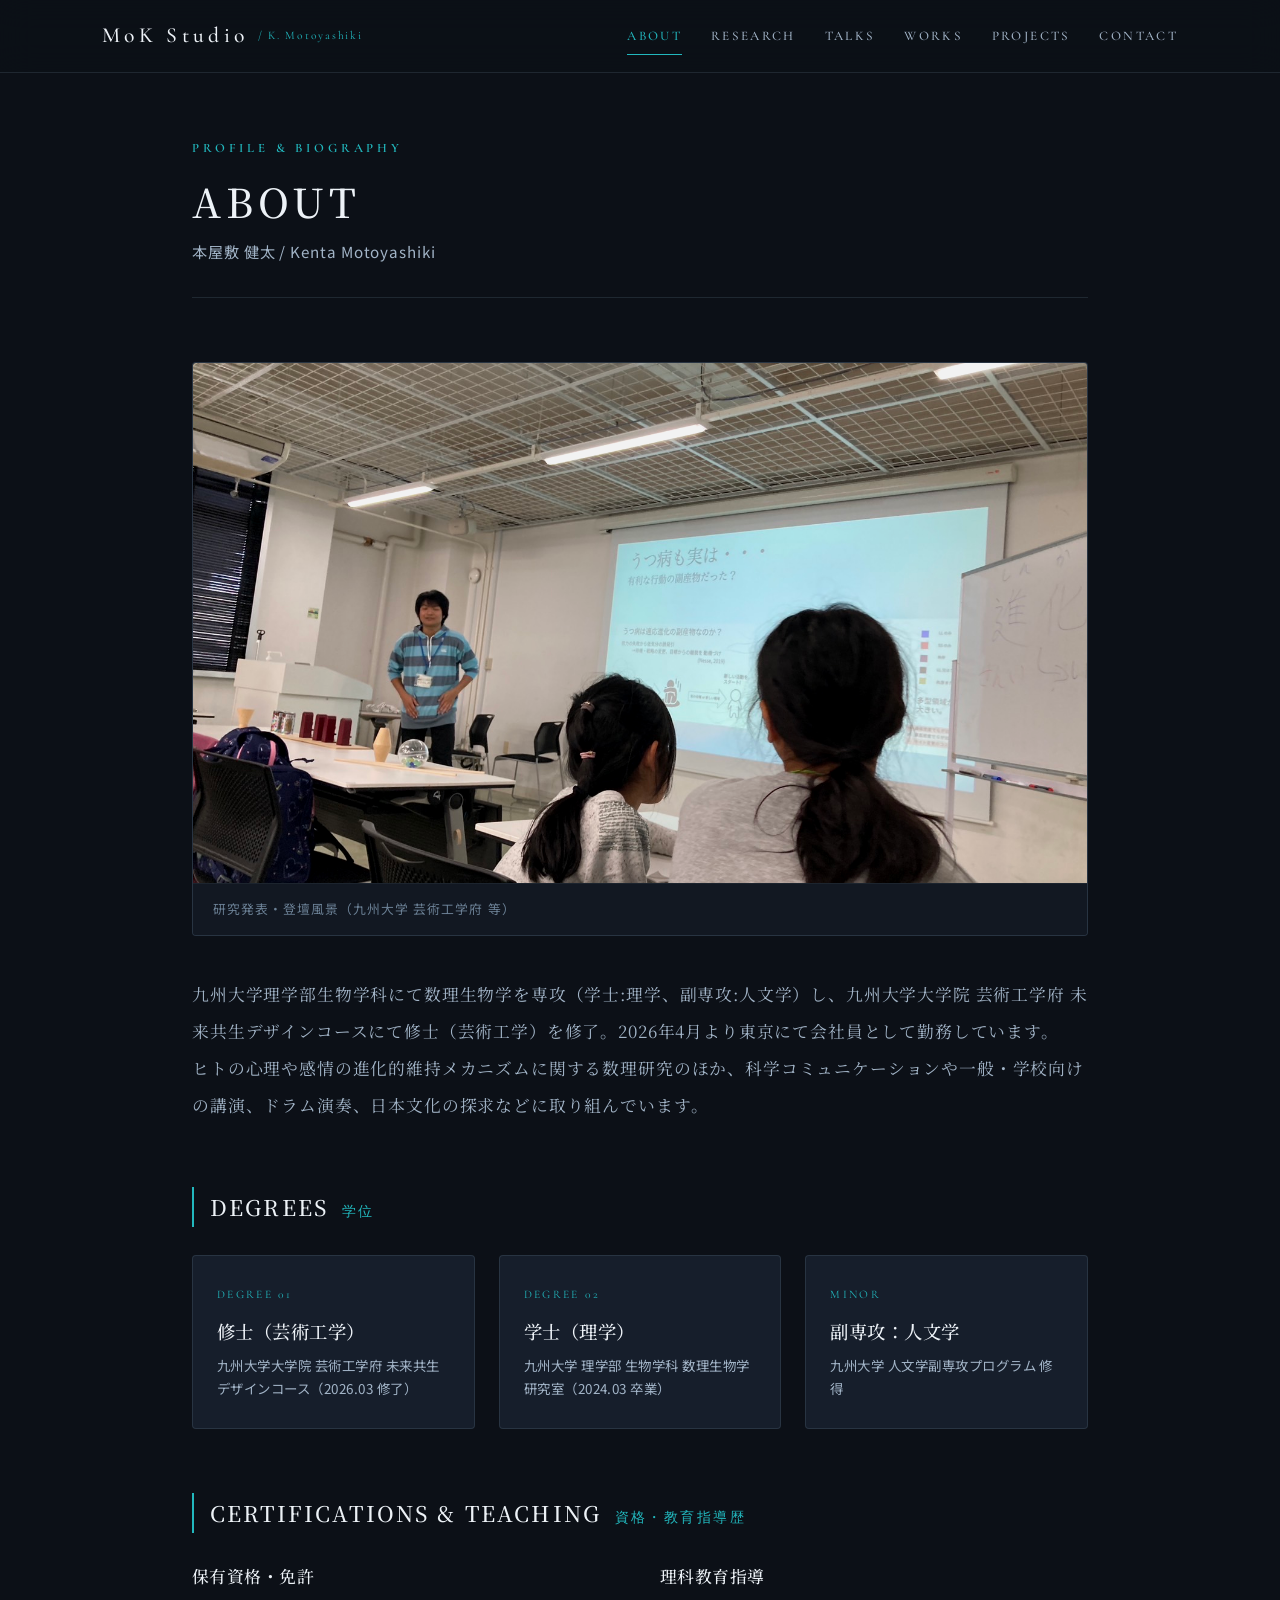
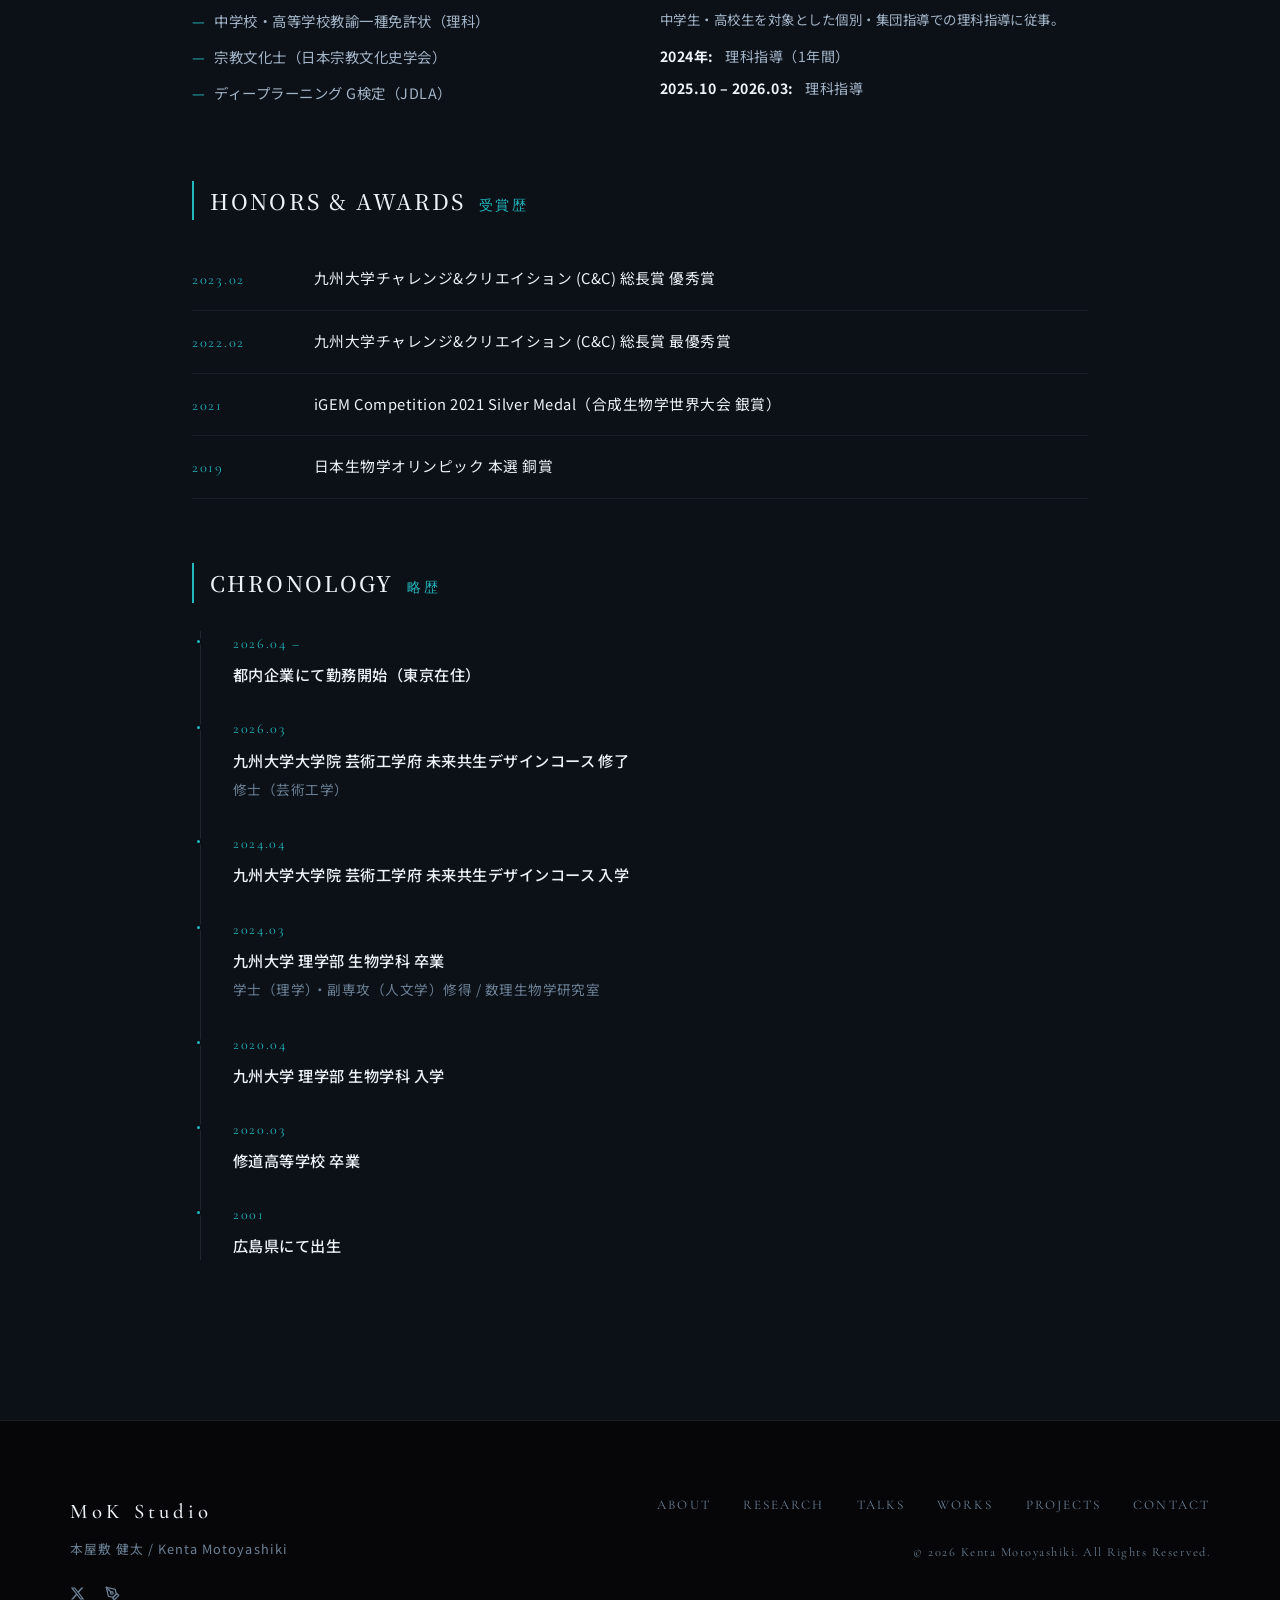
==== commit 71f7f9de: "feat: Webサイト・動画制作への参画実績ページ(projects.html)の新設および導線追加" ====
--- a/about.html
+++ b/about.html
@@ -23,6 +23,7 @@
                 <a href="research.html" class="nav-link">RESEARCH</a>
                 <a href="talks.html" class="nav-link">TALKS</a>
                 <a href="works.html" class="nav-link">WORKS</a>
+                <a href="projects.html" class="nav-link">PROJECTS</a>
                 <a href="contact.html" class="nav-link">CONTACT</a>
             </nav>
         </div>
@@ -192,6 +193,7 @@
                     <a href="research.html">RESEARCH</a>
                     <a href="talks.html">TALKS</a>
                     <a href="works.html">WORKS</a>
+                    <a href="projects.html">PROJECTS</a>
                     <a href="contact.html">CONTACT</a>
                 </nav>
                 <p class="copyright">&copy; 2026 Kenta Motoyashiki. All Rights Reserved.</p>
--- a/style.css
+++ b/style.css
@@ -131,7 +131,7 @@
 .site-nav {
   display: flex;
   align-items: center;
-  gap: 2.2rem;
+  gap: 1.8rem;
 }
 
 .nav-link {
@@ -1537,3 +1537,258 @@
 .view-all-link:hover {
   color: #fff;
 }
+
+/* ==========================================================================
+   Projects & Collaborations Showcase Cards
+   ========================================================================== */
+.projects-humble-note {
+  font-size: 0.88rem;
+  color: var(--text-muted);
+  line-height: 1.8;
+  margin-top: 0.75rem;
+  font-style: italic;
+  padding-left: 0.75rem;
+  border-left: 2px solid rgba(34, 184, 190, 0.3);
+}
+
+.project-cards-grid {
+  display: grid;
+  grid-template-columns: repeat(auto-fit, minmax(320px, 1fr));
+  gap: 2rem;
+  margin-top: 1.75rem;
+}
+
+.project-card {
+  background: var(--bg-card);
+  border: 1px solid var(--border-color);
+  border-radius: 4px;
+  overflow: hidden;
+  display: flex;
+  flex-direction: column;
+  transition: transform 0.35s var(--ease), border-color 0.35s var(--ease), box-shadow 0.35s var(--ease);
+}
+
+.project-card:hover {
+  transform: translateY(-4px);
+  border-color: var(--accent-teal);
+  box-shadow: 0 12px 32px rgba(0, 0, 0, 0.45);
+}
+
+.project-thumb-link {
+  display: block;
+  text-decoration: none;
+  overflow: hidden;
+}
+
+.project-thumb-wrap {
+  position: relative;
+  width: 100%;
+  aspect-ratio: 16 / 9;
+  background: #000;
+  overflow: hidden;
+}
+
+.project-thumb {
+  width: 100%;
+  height: 100%;
+  object-fit: cover;
+  object-position: center;
+  filter: brightness(0.95) contrast(1.02);
+  transition: transform 0.5s var(--ease), filter 0.5s var(--ease);
+}
+
+.project-card:hover .project-thumb {
+  transform: scale(1.04);
+  filter: brightness(1) contrast(1.05);
+}
+
+.project-badge {
+  position: absolute;
+  top: 12px;
+  left: 12px;
+  background: rgba(12, 16, 23, 0.85);
+  backdrop-filter: blur(8px);
+  -webkit-backdrop-filter: blur(8px);
+  color: var(--accent-teal-light);
+  font-family: var(--font-serif-en);
+  font-size: 0.68rem;
+  letter-spacing: 0.15em;
+  font-weight: 600;
+  padding: 0.25rem 0.65rem;
+  border-radius: 2px;
+  border: 1px solid rgba(34, 184, 190, 0.35);
+  display: inline-flex;
+  align-items: center;
+  gap: 0.35rem;
+  z-index: 2;
+}
+
+.project-badge.video-badge {
+  color: #ff8585;
+  border-color: rgba(255, 133, 133, 0.4);
+}
+
+.video-play-overlay {
+  position: absolute;
+  inset: 0;
+  background: rgba(0, 0, 0, 0.25);
+  display: flex;
+  align-items: center;
+  justify-content: center;
+  transition: background 0.3s var(--ease);
+}
+
+.play-icon-circle {
+  width: 52px;
+  height: 52px;
+  border-radius: 50%;
+  background: rgba(12, 16, 23, 0.85);
+  border: 1px solid rgba(255, 255, 255, 0.3);
+  color: #fff;
+  display: flex;
+  align-items: center;
+  justify-content: center;
+  transition: transform 0.3s var(--ease), background 0.3s var(--ease), border-color 0.3s var(--ease);
+}
+
+.project-card:hover .video-play-overlay {
+  background: rgba(0, 0, 0, 0.1);
+}
+
+.project-card:hover .play-icon-circle {
+  transform: scale(1.12);
+  background: var(--accent-teal);
+  border-color: var(--accent-teal);
+  color: #0c1017;
+}
+
+.project-info {
+  padding: 1.5rem 1.6rem;
+  display: flex;
+  flex-direction: column;
+  flex: 1;
+}
+
+.project-tags {
+  display: flex;
+  align-items: center;
+  gap: 0.5rem;
+  flex-wrap: wrap;
+  margin-bottom: 0.75rem;
+}
+
+.project-tag {
+  font-size: 0.72rem;
+  color: var(--text-muted);
+  letter-spacing: 0.04em;
+}
+
+.project-role-badge {
+  font-size: 0.68rem;
+  color: var(--accent-teal);
+  background: rgba(34, 184, 190, 0.1);
+  padding: 0.15rem 0.55rem;
+  border-radius: 2px;
+  border: 1px solid rgba(34, 184, 190, 0.25);
+  letter-spacing: 0.05em;
+}
+
+.project-title {
+  font-family: var(--font-serif-ja);
+  font-size: 1.12rem;
+  font-weight: 600;
+  line-height: 1.5;
+  margin-bottom: 0.45rem;
+  letter-spacing: 0.02em;
+}
+
+.project-title a {
+  color: #fff;
+  text-decoration: none;
+  transition: color 0.25s var(--ease);
+}
+
+.project-title a:hover {
+  color: var(--accent-teal-light);
+}
+
+.project-client {
+  font-family: var(--font-serif-ja);
+  font-size: 0.8rem;
+  color: var(--text-muted);
+  margin-bottom: 0.85rem;
+  letter-spacing: 0.03em;
+}
+
+.project-desc {
+  font-size: 0.88rem;
+  color: var(--text-secondary);
+  line-height: 1.75;
+  margin-bottom: 1.25rem;
+  flex: 1;
+}
+
+.project-action {
+  margin-top: auto;
+  padding-top: 0.85rem;
+  border-top: 1px solid var(--border-light);
+}
+
+.project-external-btn {
+  display: inline-flex;
+  align-items: center;
+  gap: 0.5rem;
+  font-family: var(--font-serif-en);
+  font-size: 0.82rem;
+  letter-spacing: 0.1em;
+  color: var(--accent-teal);
+  text-decoration: none;
+  transition: all 0.25s var(--ease);
+}
+
+.project-external-btn:hover {
+  color: #fff;
+  transform: translateX(3px);
+}
+
+.project-external-btn.youtube-btn {
+  color: var(--accent-teal-light);
+}
+
+.project-external-btn.youtube-btn:hover {
+  color: #ff8585;
+}
+
+@media (max-width: 680px) {
+  .header-inner {
+    height: auto;
+    padding: 0.75rem 1rem;
+    flex-direction: column;
+    align-items: flex-start;
+    gap: 0.6rem;
+  }
+
+  .site-nav {
+    width: 100%;
+    overflow-x: auto;
+    white-space: nowrap;
+    gap: 1.15rem;
+    padding-bottom: 0.25rem;
+    -webkit-overflow-scrolling: touch;
+    scrollbar-width: none;
+  }
+
+  .site-nav::-webkit-scrollbar {
+    display: none;
+  }
+
+  .nav-link {
+    font-size: 0.74rem;
+    flex-shrink: 0;
+  }
+
+  .project-cards-grid {
+    grid-template-columns: 1fr;
+    gap: 1.5rem;
+  }
+}
